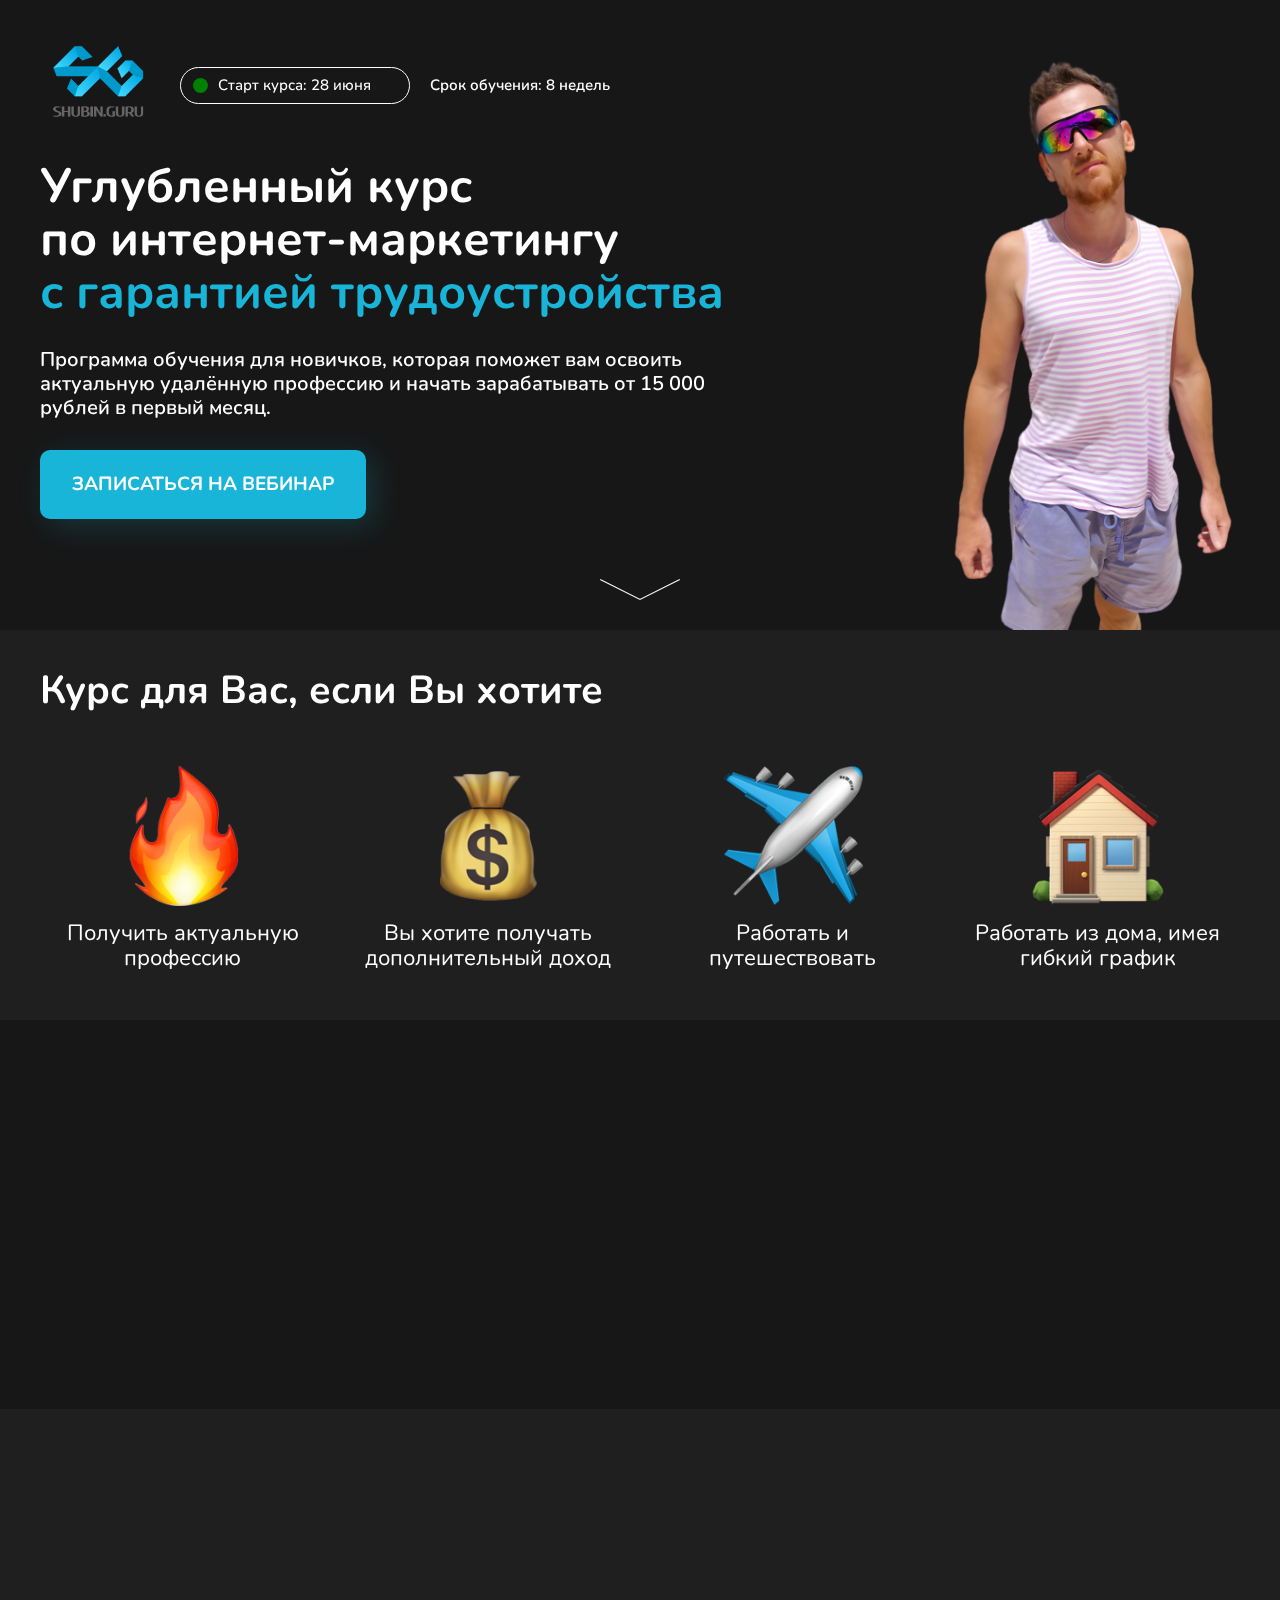
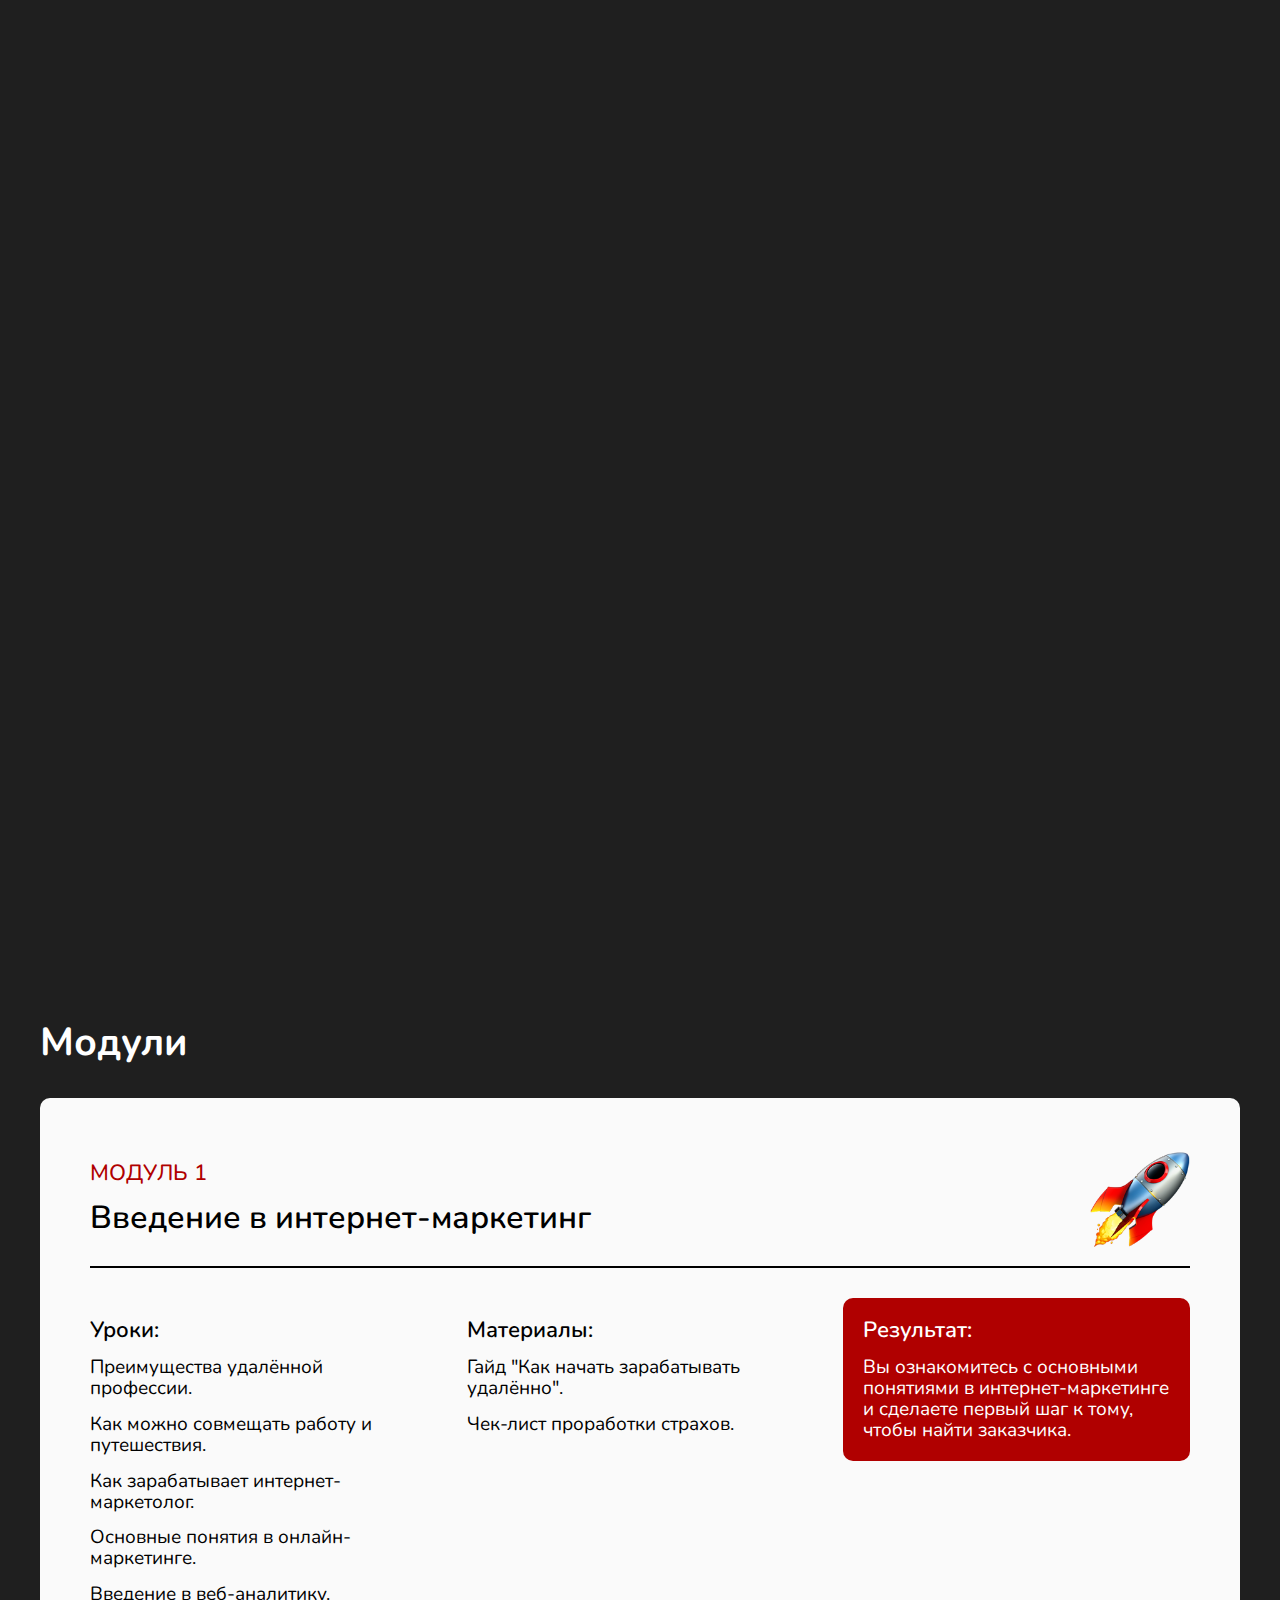
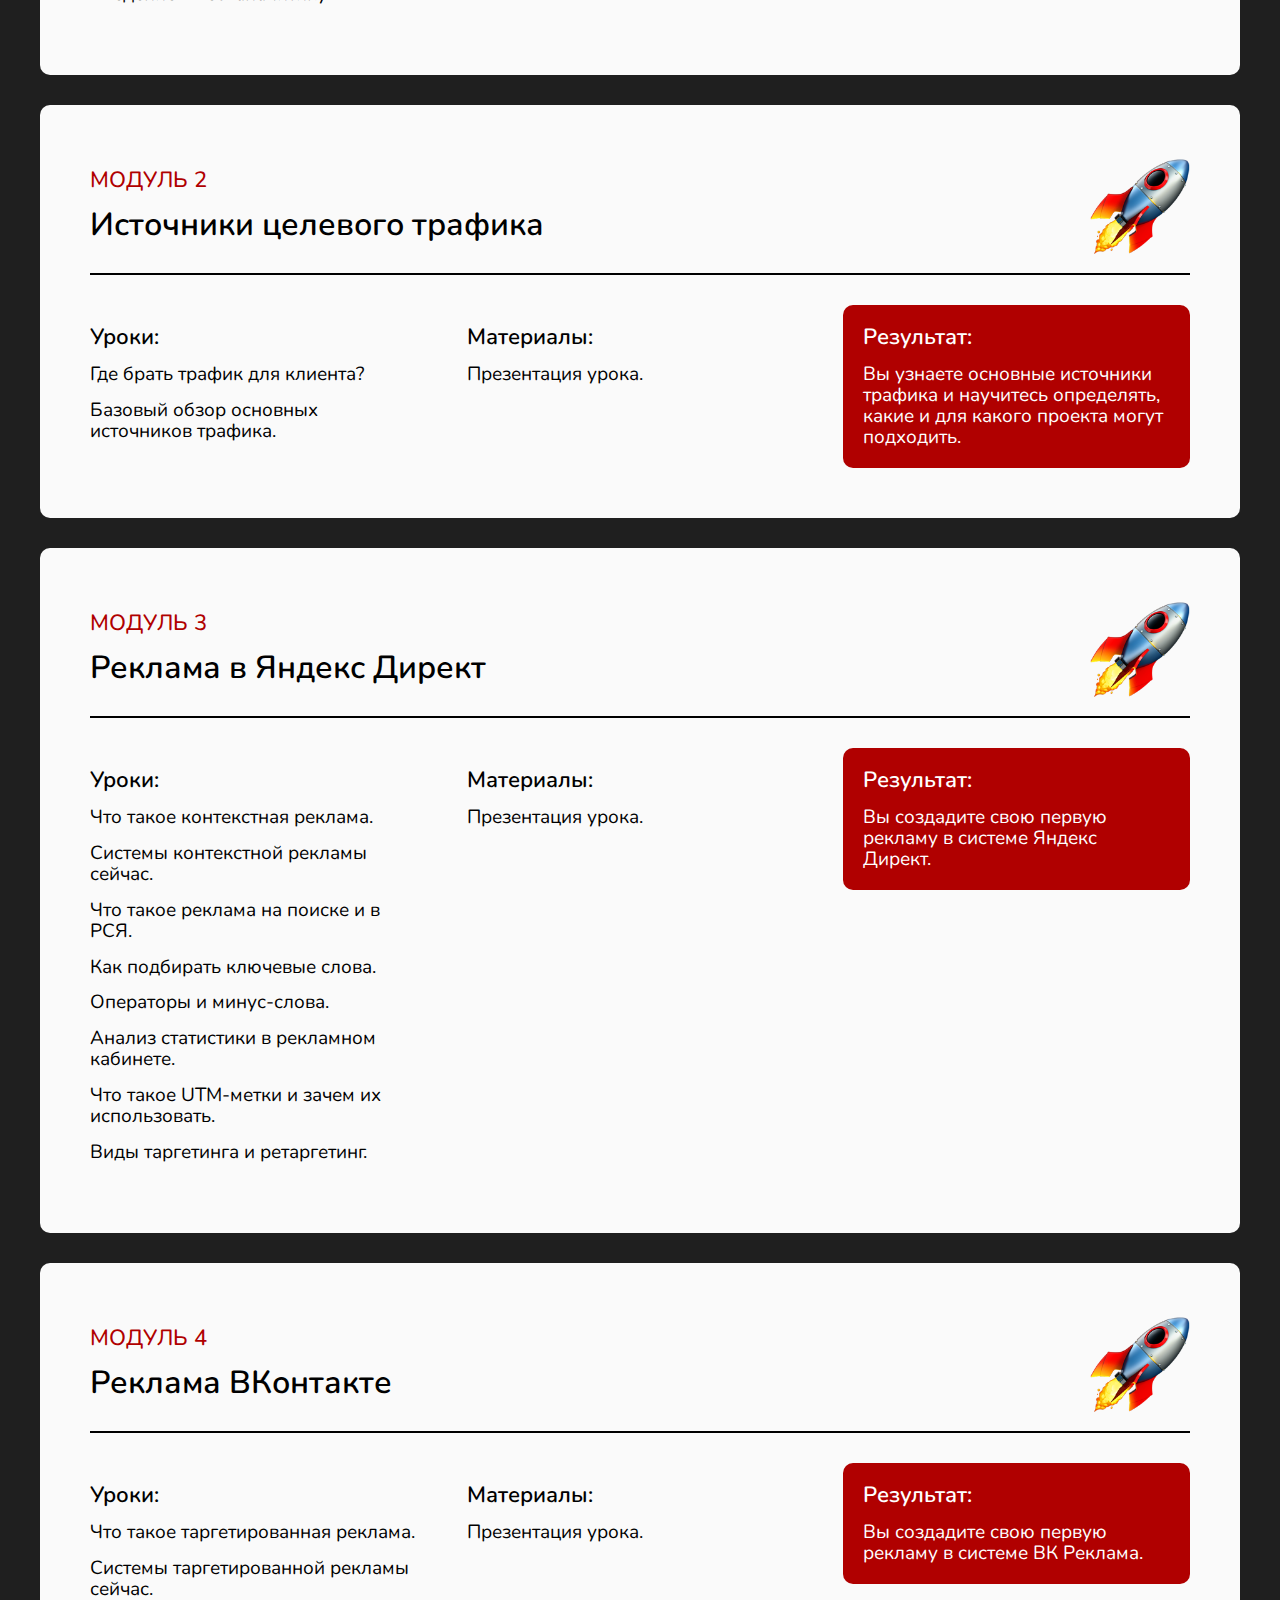
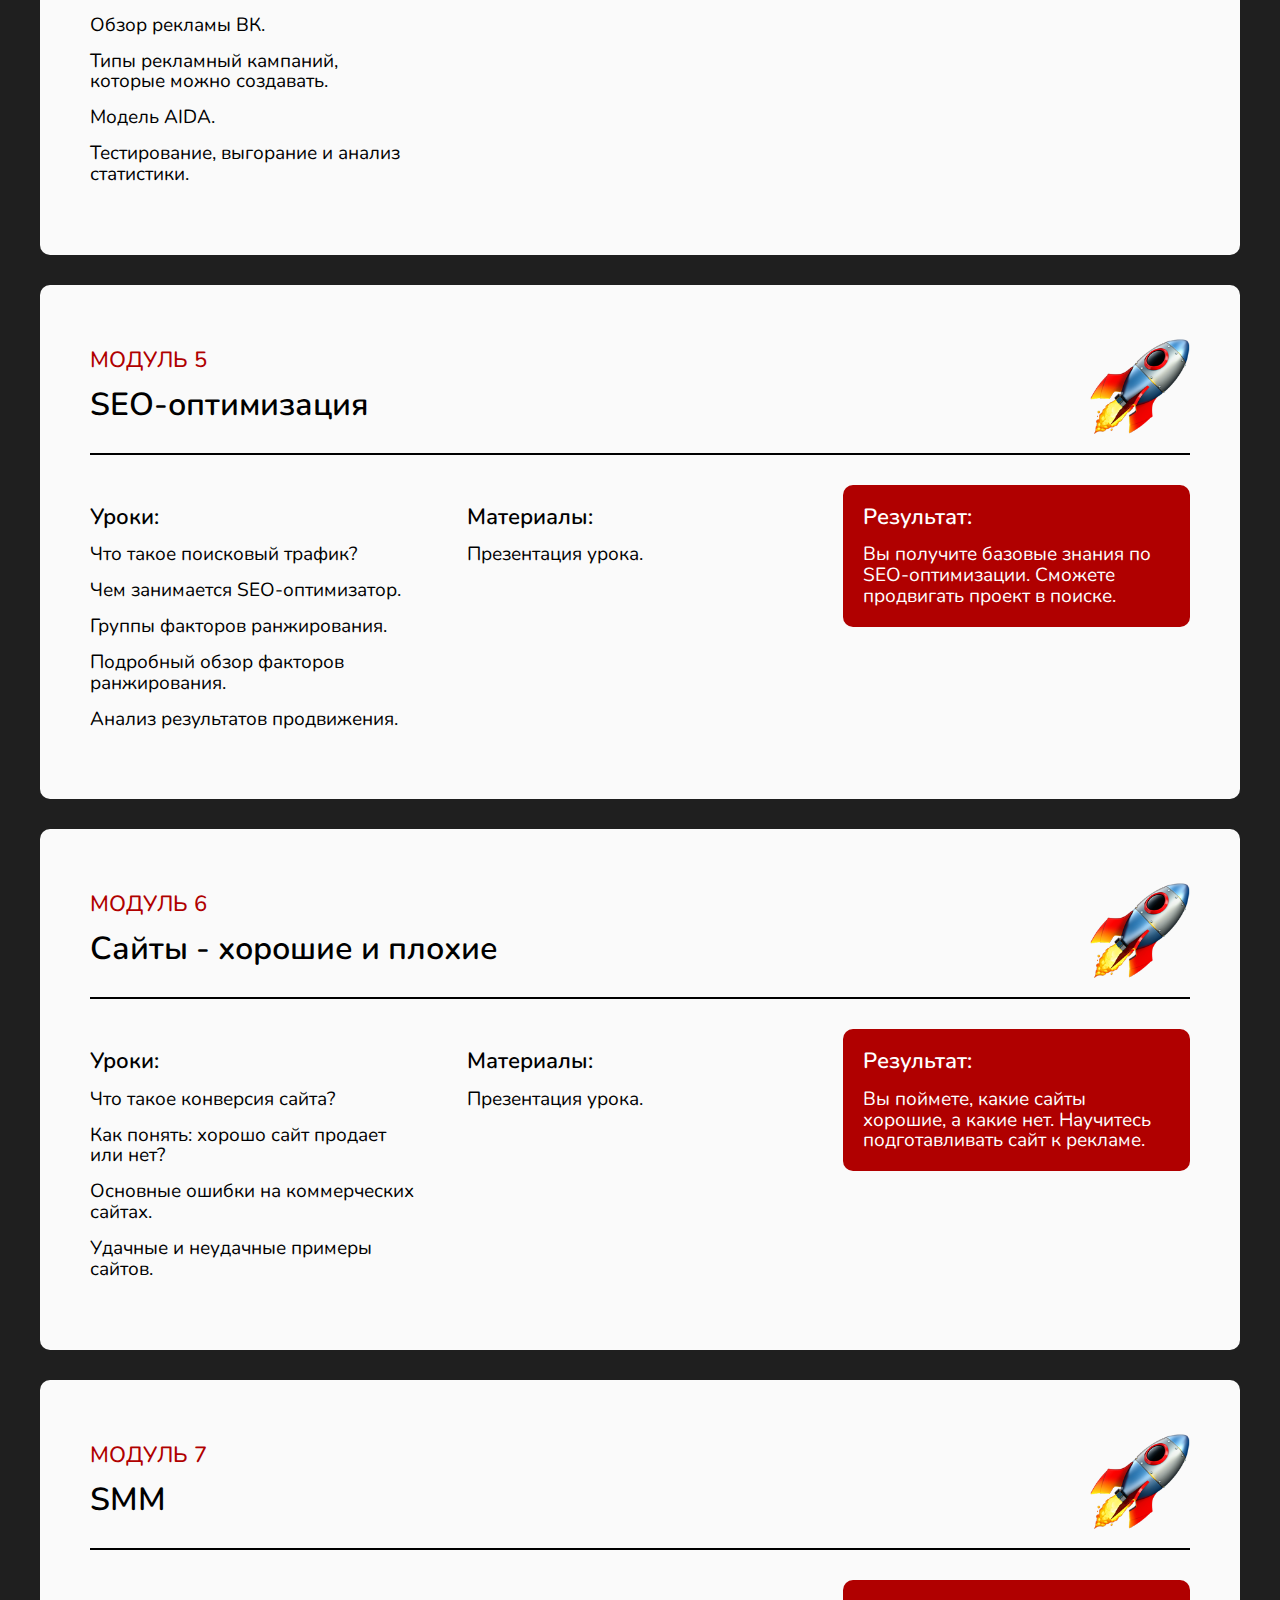
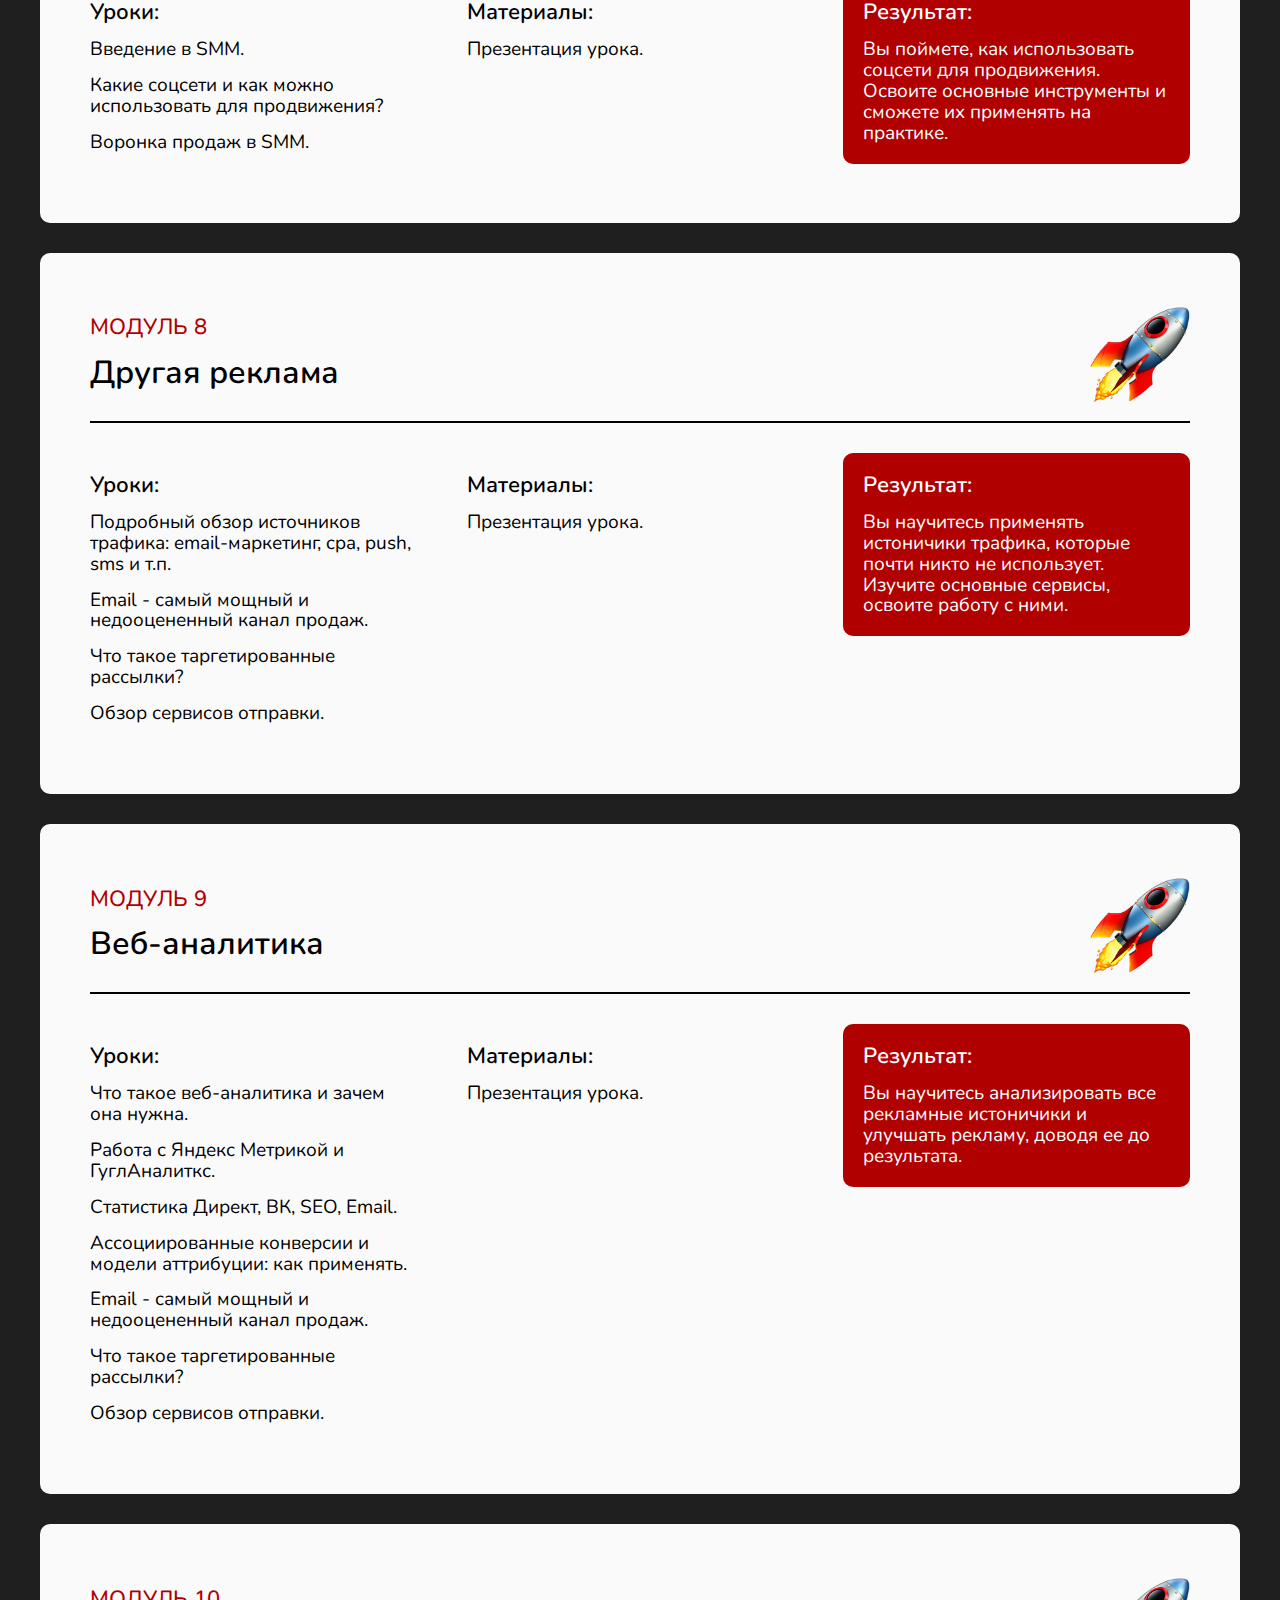
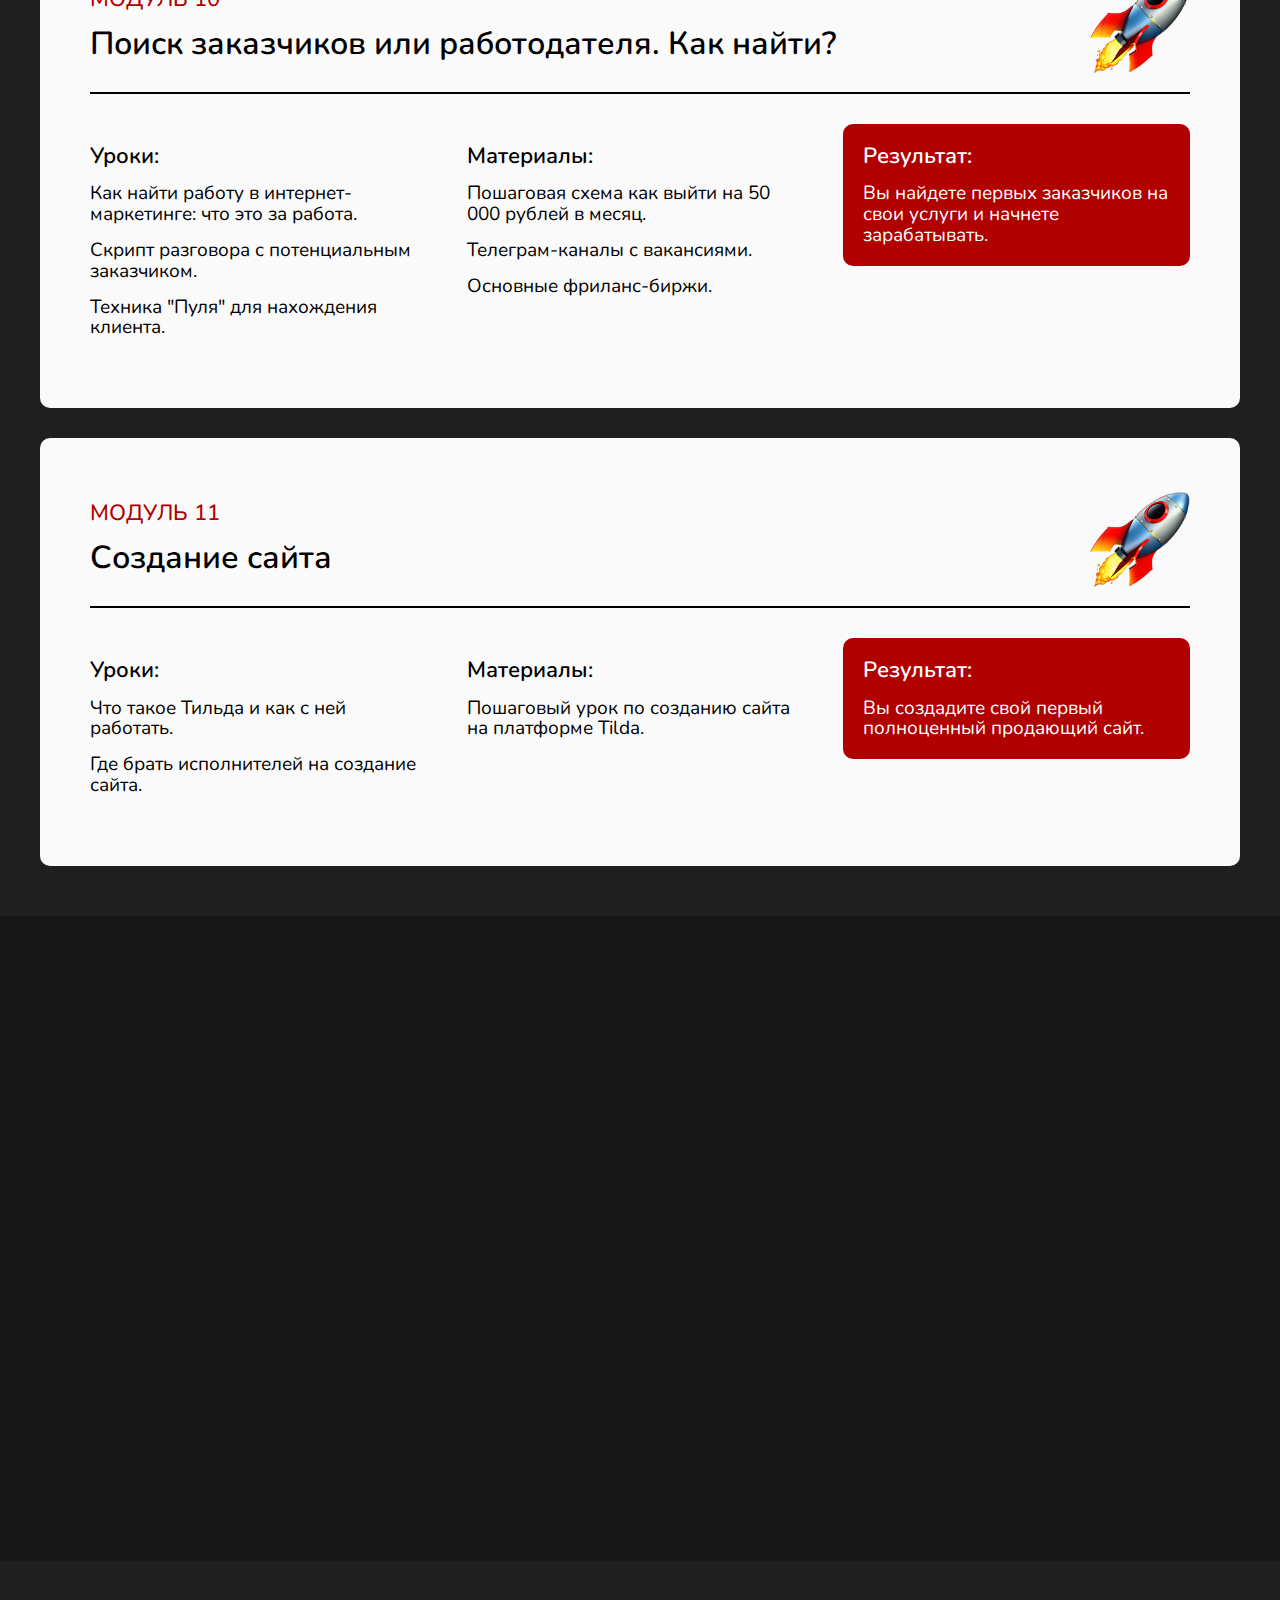
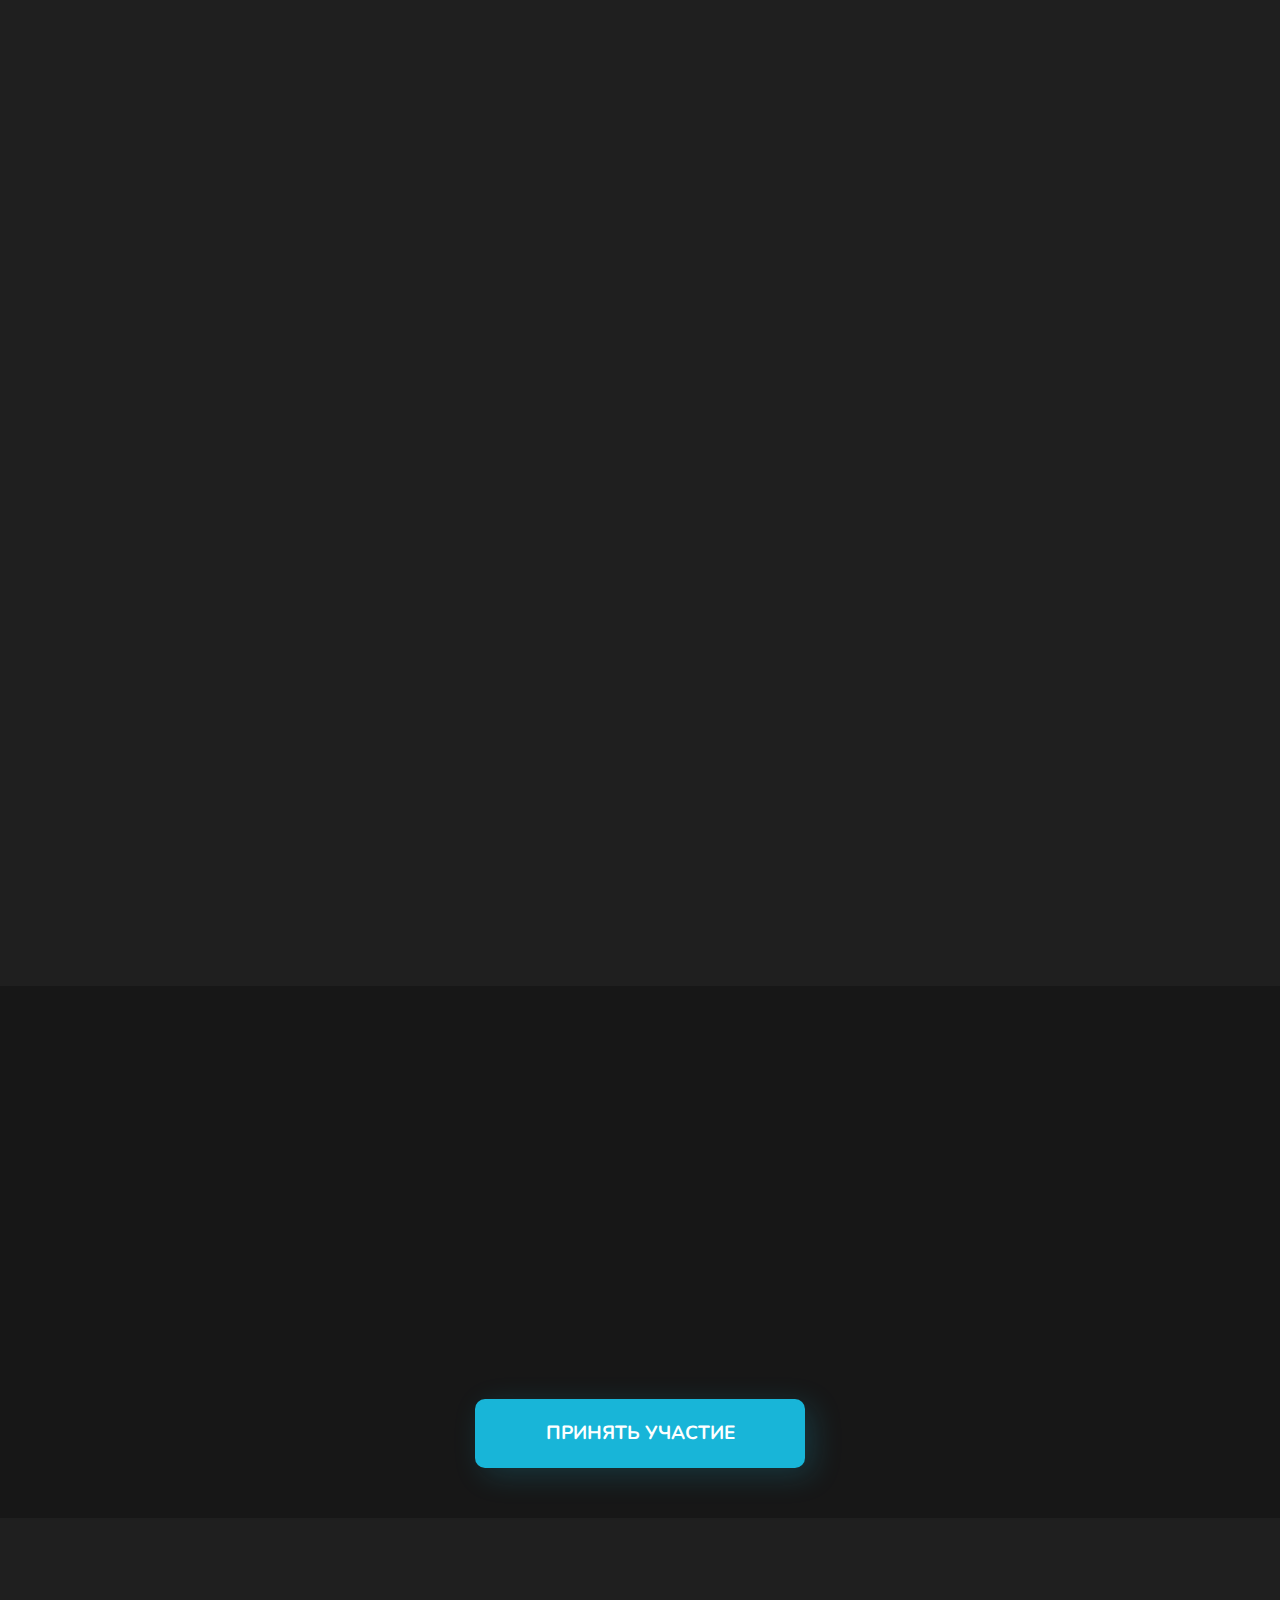
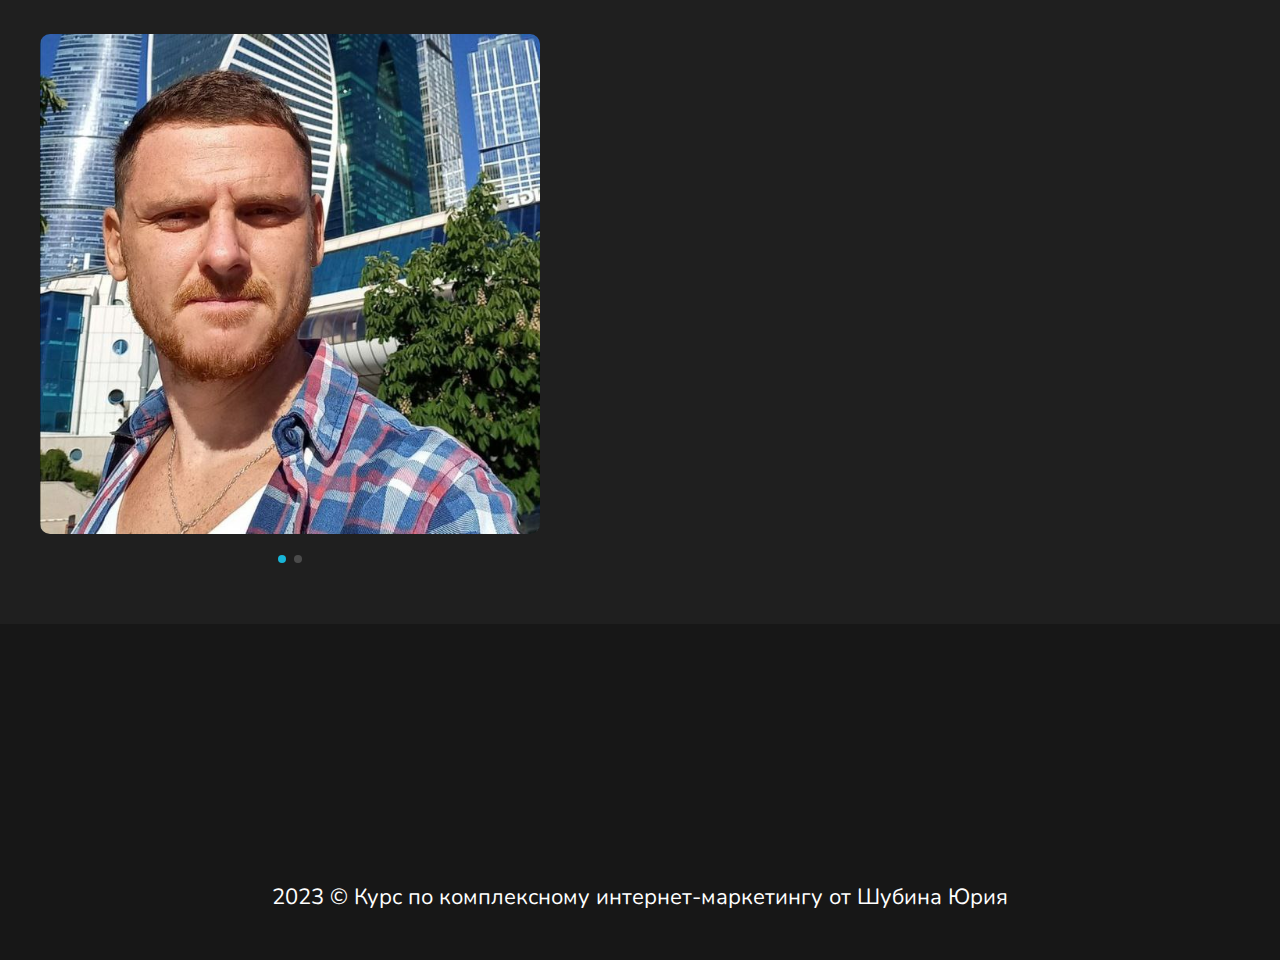
==== index-vebinar.html @ 821125fa "feat: add new page vebinar" ====
<!DOCTYPE html>
<html lang="ru">

<head>
    <meta charset="UTF-8">
    <meta http-equiv="X-UA-Compatible" content="IE=edge">
    <meta name="description" content="Курс по интернет-маркетингу от Шубина Юрия">
    <meta name="viewport" content="width=device-width, initial-scale=1.0, minimum-scale=1.0, maximum-scale=1.0, user-scalable=no">
    <title>Курс по интернет-маркетингу от Шубина Юрия</title>

    <!-- <link rel="preconnect" href="https://fonts.googleapis.com">
    <link rel="preconnect" href="https://fonts.gstatic.com" crossorigin>
    <link href="https://fonts.googleapis.com/css2?family=Montserrat:wght@400;500;600;700&display=swap" rel="stylesheet"> -->

    <link rel="preconnect" href="https://fonts.googleapis.com">
    <link rel="preconnect" href="https://fonts.gstatic.com" crossorigin>
    <link href="https://fonts.googleapis.com/css2?family=Nunito:wght@400;500;600;700;800&display=swap" rel="stylesheet">

    <link rel="icon" href="./img/favicon.png">
    <link href="https://unpkg.com/aos@2.3.1/dist/aos.css" rel="stylesheet">
    <link rel="stylesheet" href="https://cdn.jsdelivr.net/npm/swiper@9/swiper-bundle.min.css"/>
    <link rel="stylesheet" href="./magnific/magnific-popup.css">
    <link rel="stylesheet" href="./css/style.css">
    <link rel="stylesheet" href="./css/main.css">
</head>

<body class="main__body">

<!-- Main Page -->
<main>

<!-- Hero -->
<section class="hero">
    <div class="container">

        <div class="hero__wrapper" onload="go()" data-aos="fade-up">
            <div class="hero__content">
                <div class="hero__top">
                    <img class="hero__logo logo" src="./img/logo.png" alt="logo">
    
                    <div class="hero__top-date">
                        <div class="atom"></div>
    
                        <p class="hero__top-text medium">Старт курса: 28 июня</p>
                    </div>
    
                    <p class="hero__top-text">Срок обучения: 8 недель</p>
                </div>
    
                <h1 class="hero__title">
                    Углубленный курс <br> по интернет-маркетингу <br><span class="pink">с гарантией трудоустройства</span>
                </h1>
                <p class="hero__pretitle-2">
                    Программа обучения для новичков, которая поможет вам освоить актуальную удалённую профессию и начать зарабатывать от 15 000 рублей в первый месяц.
                </p>
    
                <div class="hero__btns">
                    <a class="hero__btn" id="btn7">ЗАПИСАТЬСЯ НА ВЕБИНАР</a>
    
                    <!-- <svg class="hero__btn-arrow" viewBox="0 0 243.84 75.68" width="70" height="20" fill="white"><polygon class="cls-1" points="206 0 201.76 4.24 232.36 34.84 0 34.84 0 40.84 232.36 40.84 201.76 71.43 206 75.67 243.84 37.84 206 0"/> </g> </g> </svg> -->
    
                    <!-- <div class="hero__timeleft" id="timer">
                            <div class="timer-section">
                                <div class="hours-block">
                                    <span class="hours">00</span>
                                </div>
                            </div>
                            :
                            
                            <div class="timer-section">
                                <div class="minutes-block">
                                    <span class="minutes">00</span>
                                </div>
                            </div>
                            :
                            
                            <div class="timer-section">
                                <div class="seconds-block">
                                    <span class="seconds">00</span>
                                </div>
                            </div>
                    </div> -->
                </div>
    
                <!-- <div class="hero__gift">
                    <img class="hero__gift-icon" src="./img/hero/gift.png" alt="gift-icon">
    
                    <div class="hero__gift-box">
                        <p class="hero__gift-text">Зарегистрируйся и получи гайд</p>
    
                        <p class="hero__gift-text">«10 способов продвижения товаров на Wildberries»</p>
                    </div>
                </div> -->
            </div>

            <!-- <div class="hero__img-box">
                <img class="hero__img" src="./img/hero/hero-img.png" alt="hero-img">

            </div> -->
        </div>

        <div class="hero__bottom-arrow">
            <img src="./img/icons/arrow-bottom.svg" alt="arrow-bottom">
        </div>

    </div>

</section>

<!-- Benefits -->
<!-- <section class="benefits">
    <div class="container">
        
        <h2 class="benefits__title section-title">На мастер-классе ты получишь:</h2>

        <div class="benefits__wrapper">
            <div class="benefits__item">
                <img class="benefits__item-img" src="./img/benefits/favorite-site.png" alt="img">

                <p class="benefits__item-text">Пошаговый выход на Маркетплейсы </p>
            </div>

            <div class="benefits__item">
                <img class="benefits__item-img" src="./img/benefits/laptop.png" alt="img">

                <p class="benefits__item-text">Как выбрать товар</p>
            </div>

            <div class="benefits__item">
                <img class="benefits__item-img" src="./img/benefits/moneybox.png" alt="img">

                <p class="benefits__item-text">Поиск поставщика и производства</p>
            </div>

            <div class="benefits__item">
                <img class="benefits__item-img" src="./img/benefits/rouble.png" alt="img">

                <p class="benefits__item-text">Как просчитать unit-экономику до копейки </p>
            </div>

            <div class="benefits__item">
                <img class="benefits__item-img" src="./img/benefits/target.png" alt="img">

                <p class="benefits__item-text">Стратегия продвижения любого товара в топ за 14 дней</p>
            </div>
        </div>

    </div>
</section> -->

<!-- Reviews -->
<!-- <section class="reviews">
    <div class="container">
        
        <h2 class="reviews__title section-title">Отзывы участников</h2>

    </div>
    
    <div class="reviews__wrapper">
        <img class="reviews__img" src="./img/reviews/rev.jpg" alt="reviews-img">
        <img class="reviews__img" src="./img/reviews/rev.jpg" alt="reviews-img">
    </div>
    
</section> -->

<!-- For -->
<section class="for">
    <div class="container">
        <p class="section-title" data-aos="fade-right">Курс для Вас, если Вы хотите</p>
        <div class="for__wrapper box">
            <div class="payment__item" data-aos="fade-up">
                <div class="payment__item-img">
                    <img src="./img/icon-1.png" alt="icon">
                </div>
                <p class="payment__item-text">Получить актуальную профессию</p>
            </div>

            <div class="payment__item" data-aos="fade-up">
                <div class="payment__item-img">
                    <img src="./img/money.png" alt="icon">
                </div>
                <p class="payment__item-text">Вы хотите получать дополнительный доход</p>
            </div>

            <div class="payment__item" data-aos="fade-up">
                <div class="payment__item-img">
                    <img src="./img/travel.png" alt="icon">
                </div>
                <p class="payment__item-text">Работать и путешествовать</p>
            </div>

            <div class="payment__item" data-aos="fade-up">
                <div class="payment__item-img">
                    <img src="./img/home.png" alt="icon">
                </div>
                <p class="payment__item-text">Работать из дома, имея гибкий график</p>
            </div>
        </div>
    </div>
</section>

<!-- Result -->
<section class="result">
    <div class="container">
        <p class="section-title" data-aos="fade-right">По окончанию курса Вы</p>
        <div class="result__wrapper box">
            <div class="payment__item" data-aos="fade-right">
                <div class="payment__item-img">
                    <img src="./img/earth.png" alt="icon">
                </div>
                <p class="payment__item-text">Cможете работать там, где пожелаете</p>
            </div>

            <div class="payment__item" data-aos="fade-left">
                <div class="payment__item-img">
                    <img src="./img/job.png" alt="icon">
                </div>
                <p class="payment__item-text">Освоите современную профессию</p>
            </div>

            <div class="payment__item" data-aos="fade-left">
                <div class="payment__item-img">
                    <img src="./img/money-2.png" alt="icon">
                </div>
                <p class="payment__item-text">Получите первых клиентов и начнете зарабатывать</p>
            </div>
        </div>
    </div>
</section>

<!-- Tarif -->
<section class="tarif">
    <div class="container">
        <p class="section-title" data-aos="fade-right">Тарифы</p>

        <div class="tarif__wrapper box" data-aos="fade-up">
            <div class="tarif__item box__item">
                <div class="box__item-icon">
                    <img src="./img/tarif-1.png" alt="icon">
                </div>
                <p class="box__item-title">Тариф «Базовый»<br></p>
                <ul class="box__item-list">
                    <li class="box__item-text"><span>Модуль 1.</span> Введение в курс</li>
                    <li class="box__item-text"><span>Модуль 2.</span> Источники целевого трафика</li>
                    <li class="box__item-text"><span>Модуль 3.</span> Реклама в Яндекс Директ</li>
                    <li class="box__item-text"><span>Модуль 4.</span> Реклама ВКонтакте</li>
                    <li class="box__item-text"><span>Модуль 5.</span> SEO-оптимизация</li>
                    <li class="box__item-text"><span>Модуль 6.</span> Сайты - хорошие и плохие</li>
                    <li class="box__item-text"><span>Модуль 7.</span> SMM</li>
                    <li class="box__item-text"><span>Модуль 8.</span> Другая реклама (email-, push-, контент-маркетинг)</li>
                    <li class="box__item-text"><span>Модуль 10.</span> Поиск заказчиков или работодателя. Как найти?</li>
                    <li class="box__item-text"><span>Модуль 11.</span> Создание сайта</li>
                    <li class="box__item-text"><span>Итоговая аттестация</span></li>
                </ul>
                <!-- <a class="tarif__btn hero__btn" href="https://shubin.guru/kurs/pay-basic.html" id="pay">ОПЛАТИТЬ</a> -->
                
                <!-- <a class="tarif__btn hero__btn modal__btn" id="btn1">ОПЛАТИТЬ</a> -->

                <!-- <a class="tarif__btn hero__btn modal__btn" id="btn4">ОФОРМИТЬ РАССРОЧКУ</a> -->

                <!-- <button
                    class="tarif__btn hero__btn"
                    type="button"
                    class="TINKOFF_BTN_YELLOW TINKOFF_SIZE_L"
                    onclick="tinkoff.create(
                        {
                        sum: 59900,
                        items: [{name: 'Курс по интернет-маркетингу Тариф Базовый', price: 59900, quantity: 1}],
                        promoCode: 'installment_0_0_4_4,5',
                        shopId: '8101ffd5-6ea6-4f5e-8627-ad7d4b9dac46',
                        showcaseId: '4b8e7611-7b03-4652-be69-e53b56f570b5',
                        },
                        {view: 'newTab'}
                    )"
                    >ОФОРМИТЬ РАССРОЧКУ
                </button> -->
            </div>

            <div class="tarif__item box__item">
                <div class="box__item-icon">
                    <img src="./img/tarif-2.png" alt="icon">
                </div>
                <p class="box__item-title">Тариф «Про»<br></p>
                <ul class="box__item-list">
                    <li class="box__item-text"><span>Модуль 1.</span> Введение в курс</li>
                    <li class="box__item-text"><span>Модуль 2.</span> Источники целевого трафика</li>
                    <li class="box__item-text"><span>Модуль 3.</span> Реклама в Яндекс Директ</li>
                    <li class="box__item-text"><span>Модуль 4.</span> Реклама ВКонтакте</li>
                    <li class="box__item-text"><span>Модуль 5.</span> SEO-оптимизация</li>
                    <li class="box__item-text"><span>Модуль 6.</span> Сайты - хорошие и плохие</li>
                    <li class="box__item-text"><span>Модуль 7.</span> SMM</li>
                    <li class="box__item-text"><span>Модуль 8.</span> Другая реклама (email-, push-, контент-маркетинг)</li>
                    <li class="box__item-text"><span>Модуль 9.</span> Веб-аналитика</li>
                    <li class="box__item-text"><span>Модуль 10.</span> Поиск заказчиков или работодателя. Как найти?</li>
                    <li class="box__item-text"><span>Модуль 11.</span> Создание сайта</li>
                    <li class="box__item-text"><span>Итоговая аттестация</span></li>
                    <li class="box__item-text"><span>Стажировка 1 месяц после окончания обучения</span></li>
					<li class="box__item-text"><span>Всего 2 места</span></li>
                </ul>
                <!-- <a class="tarif__btn hero__btn" href="https://shubin.guru/kurs/pay-pro.html">ОПЛАТИТЬ</a> -->
                
                <!-- <a class="tarif__btn hero__btn modal__btn" id="btn2">ОПЛАТИТЬ</a> -->

                <!-- <a class="tarif__btn hero__btn modal__btn" id="btn5">ОФОРМИТЬ РАССРОЧКУ</a> -->

                <!-- <button
                    class="tarif__btn hero__btn"
                    type="button"
                    class="TINKOFF_BTN_YELLOW TINKOFF_SIZE_L"
                    onclick="tinkoff.create(
                        {
                        sum: 89900,
                        items: [{name: 'Курс по интернет-маркетингу Тариф Про', price: 89900, quantity: 1}],
                        promoCode: 'installment_0_0_3,installment_0_0_4,installment_0_0_6,installment_0_0_10,installment_0_0_12',
                        shopId: '8101ffd5-6ea6-4f5e-8627-ad7d4b9dac46',
                        showcaseId: '4b8e7611-7b03-4652-be69-e53b56f570b5',
                        },
                        {view: 'newTab'}
                    )"
                    >ОФОРМИТЬ РАССРОЧКУ
                </button> -->
            </div>
			
			<div class="tarif__item box__item">
                <div class="box__item-icon">
                    <img src="./img/tarif-1.png" alt="icon">
                </div>
                <p class="box__item-title">Тариф «Индивидуальный»</p>
                <ul class="box__item-list">
                    <li class="box__item-text"><span>Модуль 1.</span> Введение в курс</li>
                    <li class="box__item-text"><span>Модуль 2.</span> Источники целевого трафика</li>
                    <li class="box__item-text"><span>Модуль 3.</span> Реклама в Яндекс Директ</li>
                    <li class="box__item-text"><span>Модуль 4.</span> Реклама ВКонтакте</li>
                    <li class="box__item-text"><span>Модуль 5.</span> SEO-оптимизация</li>
                    <li class="box__item-text"><span>Модуль 6.</span> Сайты - хорошие и плохие</li>
                    <li class="box__item-text"><span>Модуль 7.</span> SMM</li>
                    <li class="box__item-text"><span>Модуль 8.</span> Другая реклама (email-, push-, контент-маркетинг)</li>
                    <li class="box__item-text"><span>Модуль 9.</span> Веб-аналитика</li>
                    <li class="box__item-text"><span>Модуль 10.</span> Поиск заказчиков или работодателя. Как найти?</li>
                    <li class="box__item-text"><span>Модуль 11.</span> Создание сайта</li>
                    <li class="box__item-text"><span>Итоговая аттестация</span></li>
					<li class="box__item-text"><span>Стажировка 1 месяц после окончания обучения</span></li>
					<li class="box__item-text"><span>Полностью индивидуальная работа и обучение</span></li>
					<li class="box__item-text"><span>Всего 1 место</span></li>
                </ul>
                <!-- <a class="tarif__btn hero__btn" href="https://shubin.guru/kurs/pay-individual.html">ОПЛАТИТЬ</a> -->

                <!-- <a class="tarif__btn hero__btn modal__btn" id="btn3">ОПЛАТИТЬ</a> -->

                <!-- <a class="tarif__btn hero__btn modal__btn" id="btn6">ОФОРМИТЬ РАССРОЧКУ</a> -->

                <!-- <button
                    class="tarif__btn hero__btn"
                    type="button"
                    class="TINKOFF_BTN_YELLOW TINKOFF_SIZE_L"
                    onclick="tinkoff.create(
                        {
                        sum: 149900,
                        items: [{name: 'Курс по интернет-маркетингу Тариф Базовый', price: 59900, quantity: 1}],
                        promoCode: 'installment_0_0_3_4',
                        shopId: '8101ffd5-6ea6-4f5e-8627-ad7d4b9dac46',
                        showcaseId: '4b8e7611-7b03-4652-be69-e53b56f570b5',
                        },
                        {view: 'newTab'}
                    )"
                    >ОФОРМИТЬ РАССРОЧКУ
                </button> -->
            </div>
        </div>
    </div>
</section>

<!-- Module -->
<section class="module">
    <div class="container">
        <p class="section-title">Модули</p>

        <div class="module__wrapper">
            <div class="module__item box__item">
                <div class="module__top">
                    <div class="module__top-box">
                        <p class="module__top-pretitle">МОДУЛЬ 1</p>
                        <p class="module__top-title">Введение в интернет-маркетинг</p>
                    </div>

                    <div class="module__top-img">
                        <img src="./img/module-1.png" alt="module">
                    </div>
                </div>

                <div class="module__inner">
                    <div class="module__item-list">
                        <p class="module__item-title">Уроки:</p>
                        <p class="module__item-text">Преимущества удалённой профессии.</p>
                        <p class="module__item-text">Как можно совмещать работу и путешествия.</p>
                        <p class="module__item-text">Как зарабатывает интернет-маркетолог.</p>
                        <p class="module__item-text">Основные понятия в онлайн-маркетинге.</p>
                        <p class="module__item-text">Введение в веб-аналитику.</p>
                    </div>
    
                    <div class="module__item-list">
                        <p class="module__item-title">Материалы:</p>
                        <p class="module__item-text">Гайд "Как начать зарабатывать удалённо".</p>
                        <p class="module__item-text">Чек-лист проработки страхов.</p>
                    </div>
    
                    <div class="module__item-list module__item-result">
                        <p class="module__item-title">Результат:</p>
                        <p class="module__item-text">Вы ознакомитесь с основными понятиями в интернет-маркетинге и сделаете первый шаг к тому, чтобы найти заказчика.</p>
                    </div>
                </div>
            </div>

            <div class="module__item box__item">
                <div class="module__top">
                    <div class="module__top-box">
                        <p class="module__top-pretitle">МОДУЛЬ 2</p>
                        <p class="module__top-title">Источники целевого трафика</p>
                    </div>

                    <div class="module__top-img">
                        <img src="./img/module-1.png" alt="module">
                    </div>
                </div>

                <div class="module__inner">
                    <div class="module__item-list">
                        <p class="module__item-title">Уроки:</p>
                        <p class="module__item-text">Где брать трафик для клиента?</p>
                        <p class="module__item-text">Базовый обзор основных источников трафика.</p>
                    </div>
    
                    <div class="module__item-list">
                        <p class="module__item-title">Материалы:</p>
                        <p class="module__item-text">Презентация урока.</p>
                    </div>
    
                    <div class="module__item-list module__item-result">
                        <p class="module__item-title">Результат:</p>
                        <p class="module__item-text">Вы узнаете основные источники трафика и научитесь определять, какие и для какого проекта могут подходить.</p>
                    </div>
                </div>
            </div>

            <div class="module__item box__item">
                <div class="module__top">
                    <div class="module__top-box">
                        <p class="module__top-pretitle">МОДУЛЬ 3</p>
                        <p class="module__top-title">Реклама в Яндекс Директ</p>
                    </div>

                    <div class="module__top-img">
                        <img src="./img/module-1.png" alt="module">
                    </div>
                </div>

                <div class="module__inner">
                    <div class="module__item-list">
                        <p class="module__item-title">Уроки:</p>
                        <p class="module__item-text">Что такое контекстная реклама.</p>
                        <p class="module__item-text">Системы контекстной рекламы сейчас.</p>
                        <p class="module__item-text">Что такое реклама на поиске и в РСЯ.</p>
                        <p class="module__item-text">Как подбирать ключевые слова.</p>
                        <p class="module__item-text">Операторы и минус-слова.</p>
                        <p class="module__item-text">Анализ статистики в рекламном кабинете.</p>
                        <p class="module__item-text">Что такое UTM-метки и зачем их использовать.</p>
                        <p class="module__item-text">Виды таргетинга и ретаргетинг.</p>
                    </div>
    
                    <div class="module__item-list">
                        <p class="module__item-title">Материалы:</p>
                        <p class="module__item-text">Презентация урока.</p>
                    </div>
    
                    <div class="module__item-list module__item-result">
                        <p class="module__item-title">Результат:</p>
                        <p class="module__item-text">Вы создадите свою первую рекламу в системе Яндекс Директ.</p>
                    </div>
                </div>
            </div>

            <div class="module__item box__item">
                <div class="module__top">
                    <div class="module__top-box">
                        <p class="module__top-pretitle">МОДУЛЬ 4</p>
                        <p class="module__top-title">Реклама ВКонтакте</p>
                    </div>

                    <div class="module__top-img">
                        <img src="./img/module-1.png" alt="module">
                    </div>
                </div>

                <div class="module__inner">
                    <div class="module__item-list">
                        <p class="module__item-title">Уроки:</p>
                        <p class="module__item-text">Что такое таргетированная реклама.</p>
                        <p class="module__item-text">Системы таргетированной рекламы сейчас.</p>
                        <p class="module__item-text">Обзор рекламы ВК.</p>
                        <p class="module__item-text">Типы рекламный кампаний, которые можно создавать.</p>
                        <p class="module__item-text">Модель AIDA.</p>
                        <p class="module__item-text">Тестирование, выгорание и анализ статистики.</p>
                    </div>
    
                    <div class="module__item-list">
                        <p class="module__item-title">Материалы:</p>
                        <p class="module__item-text">Презентация урока.</p>
                    </div>
    
                    <div class="module__item-list module__item-result">
                        <p class="module__item-title">Результат:</p>
                        <p class="module__item-text">Вы создадите свою первую рекламу в системе ВК Реклама.</p>
                    </div>
                </div>
            </div>

            <div class="module__item box__item">
                <div class="module__top">
                    <div class="module__top-box">
                        <p class="module__top-pretitle">МОДУЛЬ 5</p>
                        <p class="module__top-title">SEO-оптимизация</p>
                    </div>

                    <div class="module__top-img">
                        <img src="./img/module-1.png" alt="module">
                    </div>
                </div>

                <div class="module__inner">
                    <div class="module__item-list">
                        <p class="module__item-title">Уроки:</p>
                        <p class="module__item-text">Что такое поисковый трафик?</p>
                        <p class="module__item-text">Чем занимается SEO-оптимизатор.</p>
                        <p class="module__item-text">Группы факторов ранжирования.</p>
                        <p class="module__item-text">Подробный обзор факторов ранжирования.</p>
                        <p class="module__item-text">Анализ результатов продвижения.</p>
                    </div>
    
                    <div class="module__item-list">
                        <p class="module__item-title">Материалы:</p>
                        <p class="module__item-text">Презентация урока.</p>
                    </div>
    
                    <div class="module__item-list module__item-result">
                        <p class="module__item-title">Результат:</p>
                        <p class="module__item-text">Вы получите базовые знания по SEO-оптимизации. Сможете продвигать проект в поиске.</p>
                    </div>
                </div>
            </div>

            <div class="module__item box__item">
                <div class="module__top">
                    <div class="module__top-box">
                        <p class="module__top-pretitle">МОДУЛЬ 6</p>
                        <p class="module__top-title">Сайты - хорошие и плохие</p>
                    </div>

                    <div class="module__top-img">
                        <img src="./img/module-1.png" alt="module">
                    </div>
                </div>

                <div class="module__inner">
                    <div class="module__item-list">
                        <p class="module__item-title">Уроки:</p>
                        <p class="module__item-text">Что такое конверсия сайта?</p>
                        <p class="module__item-text">Как понять: хорошо сайт продает или нет?</p>
                        <p class="module__item-text">Основные ошибки на коммерческих сайтах.</p>
                        <p class="module__item-text">Удачные и неудачные примеры сайтов.</p>
                    </div>
    
                    <div class="module__item-list">
                        <p class="module__item-title">Материалы:</p>
                        <p class="module__item-text">Презентация урока.</p>
                    </div>
    
                    <div class="module__item-list module__item-result">
                        <p class="module__item-title">Результат:</p>
                        <p class="module__item-text">Вы поймете, какие сайты хорошие, а какие нет. Научитесь подготавливать сайт к рекламе.</p>
                    </div>
                </div>
            </div>

            <div class="module__item box__item">
                <div class="module__top">
                    <div class="module__top-box">
                        <p class="module__top-pretitle">МОДУЛЬ 7</p>
                        <p class="module__top-title">SMM</p>
                    </div>

                    <div class="module__top-img">
                        <img src="./img/module-1.png" alt="module">
                    </div>
                </div>

                <div class="module__inner">
                    <div class="module__item-list">
                        <p class="module__item-title">Уроки:</p>
                        <p class="module__item-text">Введение в SMM.</p>
                        <p class="module__item-text">Какие соцсети и как можно использовать для продвижения?</p>
                        <p class="module__item-text">Воронка продаж в SMM.</p>
                    </div>
    
                    <div class="module__item-list">
                        <p class="module__item-title">Материалы:</p>
                        <p class="module__item-text">Презентация урока.</p>
                    </div>
    
                    <div class="module__item-list module__item-result">
                        <p class="module__item-title">Результат:</p>
                        <p class="module__item-text">Вы поймете, как использовать соцсети для продвижения. Освоите основные инструменты и сможете их применять на практике.</p>
                    </div>
                </div>
            </div>

            <div class="module__item box__item">
                <div class="module__top">
                    <div class="module__top-box">
                        <p class="module__top-pretitle">МОДУЛЬ 8</p>
                        <p class="module__top-title">Другая реклама</p>
                    </div>

                    <div class="module__top-img">
                        <img src="./img/module-1.png" alt="module">
                    </div>
                </div>

                <div class="module__inner">
                    <div class="module__item-list">
                        <p class="module__item-title">Уроки:</p>
                        <p class="module__item-text">Подробный обзор источников трафика: email-маркетинг, cpa, push, sms и т.п.</p>
                        <p class="module__item-text">Email - самый мощный и недооцененный канал продаж.</p>
                        <p class="module__item-text">Что такое таргетированные рассылки?</p>
                        <p class="module__item-text">Обзор сервисов отправки.</p>
                    </div>
    
                    <div class="module__item-list">
                        <p class="module__item-title">Материалы:</p>
                        <p class="module__item-text">Презентация урока.</p>
                    </div>
    
                    <div class="module__item-list module__item-result">
                        <p class="module__item-title">Результат:</p>
                        <p class="module__item-text">Вы научитесь применять истоничики трафика, которые почти никто не использует. Изучите основные сервисы, освоите работу с ними.</p>
                    </div>
                </div>
            </div>

            <div class="module__item box__item">
                <div class="module__top">
                    <div class="module__top-box">
                        <p class="module__top-pretitle">МОДУЛЬ 9</p>
                        <p class="module__top-title">Веб-аналитика</p>
                    </div>

                    <div class="module__top-img">
                        <img src="./img/module-1.png" alt="module">
                    </div>
                </div>

                <div class="module__inner">
                    <div class="module__item-list">
                        <p class="module__item-title">Уроки:</p>
                        <p class="module__item-text">Что такое веб-аналитика и зачем она нужна.</p>
                        <p class="module__item-text">Работа с Яндекс Метрикой и ГуглАналиткс.</p>
                        <p class="module__item-text">Статистика Директ, ВК, SEO, Email.</p>
                        <p class="module__item-text">Ассоциированные конверсии и модели аттрибуции: как применять.</p>
                        <p class="module__item-text">Email - самый мощный и недооцененный канал продаж.</p>
                        <p class="module__item-text">Что такое таргетированные рассылки?</p>
                        <p class="module__item-text">Обзор сервисов отправки.</p>
                    </div>
    
                    <div class="module__item-list">
                        <p class="module__item-title">Материалы:</p>
                        <p class="module__item-text">Презентация урока.</p>
                    </div>
    
                    <div class="module__item-list module__item-result">
                        <p class="module__item-title">Результат:</p>
                        <p class="module__item-text">Вы научитесь анализировать все рекламные истоничики и улучшать рекламу, доводя ее до результата.</p>
                    </div>
                </div>
            </div>

            <div class="module__item box__item">
                <div class="module__top">
                    <div class="module__top-box">
                        <p class="module__top-pretitle">МОДУЛЬ 10</p>
                        <p class="module__top-title">Поиск заказчиков или работодателя. Как найти?</p>
                    </div>

                    <div class="module__top-img">
                        <img src="./img/module-1.png" alt="module">
                    </div>
                </div>

                <div class="module__inner">
                    <div class="module__item-list">
                        <p class="module__item-title">Уроки:</p>
                        <p class="module__item-text">Как найти работу в интернет-маркетинге: что это за работа.</p>
                        <p class="module__item-text">Скрипт разговора с потенциальным заказчиком.</p>
                        <p class="module__item-text">Техника "Пуля" для нахождения клиента.</p>
                    </div>
    
                    <div class="module__item-list">
                        <p class="module__item-title">Материалы:</p>
                        <p class="module__item-text">Пошаговая схема как выйти на 50 000 рублей в месяц.</p>
                        <p class="module__item-text">Телеграм-каналы с вакансиями.</p>
                        <p class="module__item-text">Основные фриланс-биржи.</p>
                    </div>
    
                    <div class="module__item-list module__item-result">
                        <p class="module__item-title">Результат:</p>
                        <p class="module__item-text">Вы найдете первых заказчиков на свои услуги и начнете зарабатывать.</p>
                    </div>
                </div>
            </div>

            <div class="module__item box__item">
                <div class="module__top">
                    <div class="module__top-box">
                        <p class="module__top-pretitle">МОДУЛЬ 11</p>
                        <p class="module__top-title">Создание сайта</p>
                    </div>

                    <div class="module__top-img">
                        <img src="./img/module-1.png" alt="module">
                    </div>
                </div>

                <div class="module__inner">
                    <div class="module__item-list">
                        <p class="module__item-title">Уроки:</p>
                        <p class="module__item-text">Что такое Тильда и как с ней работать.</p>
                        <p class="module__item-text">Где брать исполнителей на создание сайта.</p>
                    </div>
    
                    <div class="module__item-list">
                        <p class="module__item-title">Материалы:</p>
                        <p class="module__item-text">Пошаговый урок по созданию сайта на платформе Tilda.</p>
                    </div>
    
                    <div class="module__item-list module__item-result">
                        <p class="module__item-title">Результат:</p>
                        <p class="module__item-text">Вы создадите свой первый полноценный продающий сайт.</p>
                    </div>
                </div>
            </div>
        </div>
    </div>
</section>

<!-- Answer -->
<section class="answer">
    <div class="container">
        <div class="answer__wrapper">
            <p class="section-title" data-aos="fade-right">Часто задаваемые вопросы</p>

            <!-- Accordion -->
            <div class="accordion" data-aos="fade-up">
                <div class="accordion__item">
                    <div class="accordion__item-trigger">
                        <div class="trigger__text">Этот курс для новичков или для профи?</div>
                        <div class="trigger__img">
                            <span class="line1"></span>
                            <span class="line2"></span>
                        </div>
                    </div>
                    <div class="accordion__item-content">
                        <div class="content__text">Этот курс больше прежде всего рассчитан для новичков. Также он подойдет узких специалистам (сммшикам, директологам), потому что на курсе мы рассматриваем интернет-маркетинг в комплексе.</div>
                    </div>
                </div>

                <div class="accordion__item">
                    <div class="accordion__item-trigger">
                        <div class="trigger__text">Когда я начну зарабатывать на интернет-маркетинге?</div>
                        <div class="trigger__img">
                            <span class="line1"></span>
                            <span class="line2"></span>
                        </div>
                    </div>
                    <div class="accordion__item-content">
                        <div class="content__text">Программа курса построена так, что Вы сможете найти первых клиентов уже в процессе обучения. На курсе делается упор на практику, а для этого нужны клиенты, поэтому этим вопросом мы занимаемся на каждом уроке.</div>
                    </div>
                </div>

                <div class="accordion__item">
                    <div class="accordion__item-trigger">
                        <div class="trigger__text">Вы обещаете, что я смогу начать зарабатывать после курса. А если я не смогу?</div>
                        <div class="trigger__img">
                            <span class="line1"></span>
                            <span class="line2"></span>
                        </div>
                    </div>
                    <div class="accordion__item-content">
                        <div class="content__text">На курсе даются проверенные методики, чтобы найти клиентов или устроиться на работу. Всё, что Вам нужно - это выполнять домашние задания. Тогда результат придет! Если Вы по каким-то причинам не успели, материалы курса остаются у вас и вы всегда можете освежить их и начать заново.</div>
                    </div>
                </div>

                <div class="accordion__item">
                    <div class="accordion__item-trigger">
                        <div class="trigger__text">Уроки можно смотреть в записи?</div>
                        <div class="trigger__img">
                            <span class="line1"></span>
                            <span class="line2"></span>
                        </div>
                    </div>
                    <div class="accordion__item-content">
                        <div class="content__text">Я веду уроки онлайн, но если вы не сможете присутствовать - всегда можно посмотреть их в записи.</div>
                    </div>
                </div>

                <div class="accordion__item">
                    <div class="accordion__item-trigger">
                        <div class="trigger__text">Я боюсь, что не смогу усвоить технические знания. Они будут на курсе?</div>
                        <div class="trigger__img">
                            <span class="line1"></span>
                            <span class="line2"></span>
                        </div>
                    </div>
                    <div class="accordion__item-content">
                        <div class="content__text">Интернет-маркетинг - это не программирование. Никаких специальных знаний, которые связаны с написанием программ и кодов на курсе не будет. Тут можете не переживать!</div>
                    </div>
                </div>

                <div class="accordion__item">
                    <div class="accordion__item-trigger">
                        <div class="trigger__text">Можно вернуть деньги, если курс не понравился?</div>
                        <div class="trigger__img">
                            <span class="line1"></span>
                            <span class="line2"></span>
                        </div>
                    </div>
                    <div class="accordion__item-content">
                        <div class="content__text">Да, в течение 7 дней после старта можно вернуть деньги, если Вы остались недовольны.</div>
                    </div>
                </div>

                <div class="accordion__item">
                    <div class="accordion__item-trigger">
                        <div class="trigger__text">У меня есть проблемы с оплатой</div>
                        <div class="trigger__img">
                            <span class="line1"></span>
                            <span class="line2"></span>
                        </div>
                    </div>
                    <div class="accordion__item-content">
                        <div class="content__text">Напишите в поддержку телеграма: <a href="https://t.me/shubinyury">@shubinyury</a></div>
                    </div>
                </div>
            </div>
        </div>
    </div>
</section>

<!-- Review -->
<section class="review">
    <div class="container">
        <p class="section-title" data-aos="fade-right">Отзывы учеников</p>
        
        <div class="review__wrapper" data-aos="fade-up">
            <!-- <div class="swiper review__swiper">
                <div class="swiper-wrapper review__slider">

                    <div class="swiper-slide review__slide box__item">
                        <img class="box__item-icon review__slide-icon" src="./img/review-1.png" alt="review">
                        <p class="box__item-title">Александр Бугаков</p>
                        <p class="box__item-text">Курс по интернет-маркетингу - это настоящая находка для тех, кто хочет разобраться в эффективных методах продвижения своего бизнеса в интернете. Программа обучения основана на реальных кейсах и практических заданиях, благодаря чему знания закрепляются на практике.</p>
                        <a class="box__item-link" href="#">Посмотреть видеоотзыв</a>
                    </div>

                    <div class="swiper-slide review__slide box__item">
                        
                        <img class="box__item-icon review__slide-icon" src="./img/review-2.png" alt="review">
                        <p class="box__item-title">Наталья Салькова</p>
                        <p class="box__item-text">Большое спасибо команде курса за такое качественное и максимально полезное обучение! Получилась целая мозаика знаний в интернет-маркетинге, которые теперь активно применяю на практике. Очень рекомендую данный курс всем, кто хочет выйти на новый уровень в своей онлайн-деятельности.</p>
                        <a class="box__item-link" href="#">Посмотреть видеоотзыв</a>
                    </div>

                    <div class="swiper-slide review__slide box__item">
                        
                        <img class="box__item-icon review__slide-icon" src="./img/review-3.png" alt="review">
                        <p class="box__item-title">Олеся Скопинцева</p>
                        <p class="box__item-text">Очень информативный курс, подробный разбор инструментов. Подача материала🔥. Очень приятно, что ты не просто дал  материал, а всей душой болел за нас, пока мы погружались в мир интернет-маркетинга, радовался за наши успехи, наставлял. Спасибо за новые знания и вовлечённость в процесс 🙂 Обязательно рекомендую тем, кому интересна тема и кто готов выйти из зоны комфорта😉</p>
                        <a class="box__item-link" href="#">Посмотреть видеоотзыв</a>
                    </div>

                    <div class="swiper-slide review__slide box__item">
                        
                        <img class="box__item-icon review__slide-icon" src="./img/review-4.png" alt="review">
                        <p class="box__item-title">Дмитрий Дудукалов</p>
                        <p class="box__item-text">Курс интернет-маркетинга - это идеальная возможность обучиться новым методам продвижения в интернете, понять, как правильно использовать рекламные инструменты и повысить конверсию своего сайта. Я очень довольна, что выбрала именно этот курс: получила не только теоретические знания, но и реальные навыки работы с рынком. Рекомендую всем!</p>
                        <a class="box__item-link" href="#">Посмотреть видеоотзыв</a>
                    </div>
                </div>

                <div class="swiper-pagination"></div>
            </div> -->

            <div class="review__video">
                <iframe src="https://www.youtube.com/embed/r0IY4ag_z4U" frameborder="0" allow="accelerometer; autoplay; encrypted-media; gyroscope; picture-in-picture" allowfullscreen></iframe>

                <iframe src="https://www.youtube.com/embed/IJt1ihEj0iA" frameborder="0" allow="accelerometer; autoplay; encrypted-media; gyroscope; picture-in-picture" allowfullscreen></iframe>

                <iframe src="https://www.youtube.com/embed/Oht8J04ipgU" frameborder="0" allow="accelerometer; autoplay; encrypted-media; gyroscope; picture-in-picture" allowfullscreen></iframe>
            </div>

            <div class="review__btns">
                <div class="swiper-button-prev"></div>
                <div class="swiper-button-next"></div>
            </div>

            <a class="review__btn hero__btn" href="#btn7">ПРИНЯТЬ УЧАСТИЕ</a>
        </div>
    </div>
</section>

<!-- Payment -->
<section class="payment">
    <div class="container">
        <p class="section-title" data-aos="fade-right">Можно платить частями</p>
        <div class="payment__wrapper" data-aos="fade-up">
            <div class="payment__item">
                <div class="payment__item-img">
                    <img src="./img/payment-1.png" alt="payment">
                </div>
                <p class="payment__item-text">Без процентов <span>на 3, 4, 6 или 12 месяцев</span></p>
            </div>

            <div class="payment__item">
                <div class="payment__item-img">
                    <img src="./img/payment-2.png" alt="payment">
                </div>
                <p class="payment__item-text">Первый взнос <span>только через месяц,</span> сейчас ничего не платите</p>
            </div>

            <div class="payment__item">
                <div class="payment__item-img">
                    <img src="./img/payment-3.png" alt="payment">
                </div>
                <p class="payment__item-text">Возможно только <span>для граждан России</span></p>
            </div>

            <div class="payment__item">
                <div class="payment__item-img">
                    <img src="./img/payment-4.png" alt="payment">
                </div>
                <p class="payment__item-text">По паспорту <span>18+</span></p>
            </div>
        </div>

        <a class="hero__btn payment__btn" href="#btn7">ПРИНЯТЬ УЧАСТИЕ</a>
    </div>
</section>

<!-- About -->
<section class="about">
    <div class="container">
        <p class="section-title" data-aos="fade-right">Кто я</p>
        <div class="about__wrapper">

            <div class="swiper about__swiper">
                <div class="swiper-wrapper about__slider">
                    <div class="swiper-slide about__slide about__img">
                        <img src="./img/man-2.jpg" alt="about-img">
                    </div>
                    <div class="swiper-slide about__slide about__img">
                        <img src="./img/man-3.jpg" alt="about-img">
                    </div>
                </div>

                <div class="swiper-pagination"></div>
            </div>

            <div class="about__info" data-aos="fade-left">
                <p class="about__text">Меня живут Шубин Юрий. Я родился в Липецке</p>
                <p class="about__text">Интернет-маркетолог с 2007 года, работаю на удалёнке с 2015 года</p>
                <p class="about__text">Привёл своим клиентам заказов на сотни миллионов рублей</p>
                <p class="about__text">Предприниматель, путешественник, спикер в Университете «Синергия»</p>
                <p class="about__text">Посетил 25 стран суммарно</p>
                <p class="about__text">6 стран проживания – США, Тайланд, Вьетнам, Шри-Ланка, Бразилия, Индонезия (о. Бали)</p>
                <p class="about__text">Знаю 3 иностранных языка</p>
            </div>
        </div>
    </div>
</section>

</main>

<!-- Footer -->
<footer class="footer">
    <div class="container">
        
        <div class="footer__wrapper" data-aos="fade-right">
            <div class="footer__box">
                <p class="footer__logo">
                    <img src="./img/logo.png" alt="logo">
                </p>

                <!-- <p class="footer__text">2023 © Курс по комплексному интернет-маркетингу <br> от Шубина Юрия</p> -->

            </div>

            <div class="footer__box">
                <p class="footer__inn">
                    <span>ИП</span> Шубин Юрий Львович <br>
                    <span>ОГРНИП:</span> 323480000028554 <br>
                    <span>ИНН:</span> 482414315402 <br>
                </p>
            </div>

            <div class="footer__box">
                <!-- <a class="footer__tel" href="#">8 (800) 550-76-19</a> -->

                <!-- <p class="footer__text">Подписывайтесь</p> -->

                <div class="footer__soc">
                    <a class="footer__soc-link" href="https://vk.com/shubinguru">
                        <svg width="40" height="40" viewBox="0 0 40 40" fill="none" xmlns="http://www.w3.org/2000/svg">
                            <rect width="40" height="40" rx="20" fill="#0077FF"/>
                            <path d="M20.9825 27C13.466 27 9.17864 21.7447 9 13H12.7651C12.8888 19.4184 15.6646 22.1371 17.8632 22.6977V13H21.4085V18.5355C23.5796 18.2973 25.8607 15.7748 26.6302 13H30.1755C29.8855 14.4391 29.3075 15.8017 28.4776 17.0025C27.6477 18.2033 26.5837 19.2166 25.3523 19.979C26.7269 20.6756 27.941 21.6615 28.9145 22.8717C29.888 24.082 30.5988 25.489 31 27H27.0974C26.7373 25.6876 26.0054 24.5128 24.9934 23.6228C23.9814 22.7328 22.7343 22.1673 21.4085 21.997V27H20.9825V27Z" fill="white"/>
                        </svg>
                        ВКонтакте
                    </a>
                    <a class="footer__soc-link" href="https://www.youtube.com/c/shubinguru">
                        <svg width="40" height="40" viewBox="0 0 40 40" fill="none" xmlns="http://www.w3.org/2000/svg">
                            <rect width="40" height="40" rx="20" fill="#F40000"/>
                            <path fill-rule="evenodd" clip-rule="evenodd" d="M11.2625 27.0568C10.8702 26.9408 10.5123 26.7343 10.219 26.4549C9.9256 26.1754 9.7054 25.8312 9.57695 25.4512C8.84292 23.4874 8.62543 15.2869 10.0391 13.6681C10.5096 13.1414 11.1739 12.8172 11.8878 12.7658C15.6802 12.3677 27.3975 12.4208 28.7432 12.8985C29.1217 13.0183 29.4675 13.2203 29.7547 13.4891C30.0419 13.758 30.263 14.0868 30.4015 14.451C31.2035 16.4812 31.2307 23.8589 30.2928 25.8095C30.044 26.3173 29.6275 26.7285 29.1102 26.9772C27.6965 27.6672 13.1383 27.6539 11.2625 27.0568ZM17.2842 23.2087L24.0808 19.7587L17.2842 16.2821V23.2087Z" fill="white"/>
                        </svg>
                        YouTube
                    </a>
                    <a class="footer__soc-link" href="https://instagram.com/shubin.guru">
                        <svg width="40" height="40" viewBox="0 0 40 40" fill="none" xmlns="http://www.w3.org/2000/svg">
                            <rect width="40" height="40" rx="20" fill="url(#paint0_radial_3708_1317)"/>
                            <path d="M20 11.8072C22.6506 11.8072 23.0121 11.8072 24.0964 11.8072C25.0602 11.8072 25.5422 12.0482 25.9036 12.1687C26.3855 12.4096 26.747 12.5301 27.1084 12.8916C27.4699 13.253 27.7108 13.6145 27.8313 14.0964C27.9518 14.4578 28.0723 14.9398 28.1928 15.9036C28.1928 16.988 28.1928 17.2289 28.1928 20C28.1928 22.7711 28.1928 23.0121 28.1928 24.0964C28.1928 25.0602 27.9518 25.5422 27.8313 25.9036C27.5904 26.3855 27.4699 26.747 27.1084 27.1084C26.747 27.4699 26.3855 27.7108 25.9036 27.8313C25.5422 27.9518 25.0602 28.0723 24.0964 28.1928C23.0121 28.1928 22.7711 28.1928 20 28.1928C17.2289 28.1928 16.988 28.1928 15.9036 28.1928C14.9398 28.1928 14.4578 27.9518 14.0964 27.8313C13.6145 27.5904 13.253 27.4699 12.8916 27.1084C12.5301 26.747 12.2892 26.3855 12.1687 25.9036C12.0482 25.5422 11.9277 25.0602 11.8072 24.0964C11.8072 23.0121 11.8072 22.7711 11.8072 20C11.8072 17.2289 11.8072 16.988 11.8072 15.9036C11.8072 14.9398 12.0482 14.4578 12.1687 14.0964C12.4096 13.6145 12.5301 13.253 12.8916 12.8916C13.253 12.5301 13.6145 12.2892 14.0964 12.1687C14.4578 12.0482 14.9398 11.9277 15.9036 11.8072C16.988 11.8072 17.3494 11.8072 20 11.8072ZM20 10C17.2289 10 16.988 10 15.9036 10C14.8193 10 14.0964 10.241 13.494 10.4819C12.8916 10.7229 12.2892 11.0843 11.6867 11.6867C11.0843 12.2892 10.8434 12.7711 10.4819 13.494C10.241 14.0964 10.1205 14.8193 10 15.9036C10 16.988 10 17.3494 10 20C10 22.7711 10 23.0121 10 24.0964C10 25.1807 10.241 25.9036 10.4819 26.506C10.7229 27.1084 11.0843 27.7108 11.6867 28.3133C12.2892 28.9157 12.7711 29.1566 13.494 29.5181C14.0964 29.759 14.8193 29.8795 15.9036 30C16.988 30 17.3494 30 20 30C22.6506 30 23.0121 30 24.0964 30C25.1807 30 25.9036 29.759 26.506 29.5181C27.1084 29.2771 27.7108 28.9157 28.3133 28.3133C28.9157 27.7108 29.1566 27.2289 29.5181 26.506C29.759 25.9036 29.8795 25.1807 30 24.0964C30 23.0121 30 22.6506 30 20C30 17.3494 30 16.988 30 15.9036C30 14.8193 29.759 14.0964 29.5181 13.494C29.2771 12.8916 28.9157 12.2892 28.3133 11.6867C27.7108 11.0843 27.2289 10.8434 26.506 10.4819C25.9036 10.241 25.1807 10.1205 24.0964 10C23.0121 10 22.7711 10 20 10Z" fill="white"/>
                            <path d="M20 14.8193C17.1084 14.8193 14.8193 17.1084 14.8193 20C14.8193 22.8916 17.1084 25.1807 20 25.1807C22.8916 25.1807 25.1807 22.8916 25.1807 20C25.1807 17.1084 22.8916 14.8193 20 14.8193ZM20 23.3735C18.1928 23.3735 16.6265 21.9277 16.6265 20C16.6265 18.1928 18.0723 16.6265 20 16.6265C21.8072 16.6265 23.3735 18.0723 23.3735 20C23.3735 21.8072 21.8072 23.3735 20 23.3735Z" fill="white"/>
                            <path d="M25.3012 15.9036C25.9666 15.9036 26.506 15.3642 26.506 14.6988C26.506 14.0334 25.9666 13.494 25.3012 13.494C24.6358 13.494 24.0964 14.0334 24.0964 14.6988C24.0964 15.3642 24.6358 15.9036 25.3012 15.9036Z" fill="white"/>
                            <defs>
                            <radialGradient id="paint0_radial_3708_1317" cx="0" cy="0" r="1" gradientUnits="userSpaceOnUse" gradientTransform="translate(40.8047 0.812501) scale(92.3719)">
                            <stop stop-color="#F9ED32"/>
                            <stop offset="0.36" stop-color="#EE2A7B"/>
                            <stop offset="0.44" stop-color="#D22A8A"/>
                            <stop offset="0.6" stop-color="#8B2AB2"/>
                            <stop offset="0.83" stop-color="#1B2AF0"/>
                            <stop offset="0.88" stop-color="#002AFF"/>
                            </radialGradient>
                            </defs>
                        </svg>
                        Instagram
                    </a>
                </div>
            </div>

            <div class="footer__box">
                <a class="footer__policy" href="policy.html">Политика конфиденциальности</a>
                <a class="footer__policy" href="oferta.html">Договор оферты</a>
            </div>
        </div>

        <p class="footer__rights">2023 © Курс по комплексному интернет-маркетингу от Шубина Юрия</p>


    </div>
</footer>

<!-- MODALS -->

<div id="modal1" class="mfp-hide">
    <div class="tinkoffPayWidget">
        <form name="TinkoffPayForm" class="tinkoffPayForm"  onsubmit="pay(this); return false;">
            <div class="modal__top">
                <p class="modal__title">Тариф «Базовый»</p>
                <button title="Закрыть" class="mfp-close">×</button>
            </div>
            <input class="tinkoffPayRow" type="hidden" name="terminalkey" value="1686482332991">
            <input class="tinkoffPayRow" type="hidden" name="frame" value="false">
            <input class="tinkoffPayRow" type="hidden" name="language" value="ru">
            <input class="tinkoffPayRow" type="hidden" placeholder="Номер заказа" name="order">
            <input class="tinkoffPayRow" type="text" placeholder="Сумма заказа" id="tinkoffAmount" name="amount" value="59900" required readonly>
            <input class="tinkoffPayRow" type="hidden" placeholder="Описание заказа" name="description">
            <input class="tinkoffPayRow" type="text" placeholder="ФИО плательщика" name="name" >
            <input class="tinkoffPayRow" type="text" placeholder="E-mail*" id="tinkoffEmail" name="email" required>
            <input class="tinkoffPayRow" type="text" placeholder="Телефон" id="tinkoffPhone" name="phone" >
            <input class="tinkoffPayRow" type="hidden" id="tinkoffReceipt" name="receipt" value=''>
            <input class="hero__btn" type="submit"  value="Оплатить">
        </form>
    </div>
</div>

<div id="modal2" class="mfp-hide">
    <div class="tinkoffPayWidget">
        <form name="TinkoffPayForm" class="tinkoffPayForm"  onsubmit="pay(this); return false;">
            <div class="modal__top">
                <p class="modal__title">Тариф «Про»</p>
                <button title="Закрыть" class="mfp-close">×</button>
            </div>
            <input class="tinkoffPayRow" type="hidden" name="terminalkey" value="1686482332991">
            <input class="tinkoffPayRow" type="hidden" name="frame" value="false">
            <input class="tinkoffPayRow" type="hidden" name="language" value="ru">
            <input class="tinkoffPayRow" type="hidden" placeholder="Номер заказа" name="order">
            <input class="tinkoffPayRow" type="text" placeholder="Сумма заказа" id="tinkoffAmount" name="amount" value="89900" required readonly>
            <input class="tinkoffPayRow" type="hidden" placeholder="Описание заказа" name="description">
            <input class="tinkoffPayRow" type="text" placeholder="ФИО плательщика" name="name" >
            <input class="tinkoffPayRow" type="text" placeholder="E-mail*" id="tinkoffEmail" name="email" required>
            <input class="tinkoffPayRow" type="text" placeholder="Телефон" id="tinkoffPhone" name="phone" >
            <input class="tinkoffPayRow" type="hidden" id="tinkoffReceipt" name="receipt" value=''>
            <input class="hero__btn" type="submit"  value="Оплатить">
        </form>
    </div>
</div>

<div id="modal3" class="mfp-hide">
    <div class="tinkoffPayWidget">
        <form name="TinkoffPayForm" class="tinkoffPayForm"  onsubmit="pay(this); return false;">
            <div class="modal__top">
                <p class="modal__title">Тариф «Индивидуальный»</p>
                <button title="Закрыть" class="mfp-close">×</button>
            </div>
            <input class="tinkoffPayRow" type="hidden" name="terminalkey" value="1686482332991">
            <input class="tinkoffPayRow" type="hidden" name="frame" value="false">
            <input class="tinkoffPayRow" type="hidden" name="language" value="ru">
            <input class="tinkoffPayRow" type="hidden" placeholder="Номер заказа" name="order">
            <input class="tinkoffPayRow" type="text" placeholder="Сумма заказа" id="tinkoffAmount" name="amount" value="149900" required readonly>
            <input class="tinkoffPayRow" type="hidden" placeholder="Описание заказа" name="description">
            <input class="tinkoffPayRow" type="text" placeholder="ФИО плательщика" name="name" >
            <input class="tinkoffPayRow" type="text" placeholder="E-mail*" id="tinkoffEmail" name="email" required>
            <input class="tinkoffPayRow" type="text" placeholder="Телефон" id="tinkoffPhone" name="phone" >
            <input class="tinkoffPayRow" type="hidden" id="tinkoffReceipt" name="receipt" value=''>
            <input class="hero__btn" type="submit"  value="Оплатить">
        </form>
    </div>
</div>


<div id="modal4" class="mfp-hide">
    <div class="tinkoffPayWidget tinkoffPayForm">
        <div class="modal__top">
            <p class="modal__title">Тариф «Базовый»</p>
            <button title="Закрыть" class="mfp-close">×</button>
        </div>

        <button
            class="tarif__btn hero__btn"
            type="button"
            class="TINKOFF_BTN_YELLOW TINKOFF_SIZE_L"
            onclick="tinkoff.create(
                {
                sum: 59900,
                items: [{name: 'Курс по интернет-маркетингу Тариф Базовый', price: 59900, quantity: 1}],
                promoCode: 'installment_0_0_3_4',
                shopId: '8101ffd5-6ea6-4f5e-8627-ad7d4b9dac46',
                showcaseId: '4b8e7611-7b03-4652-be69-e53b56f570b5',
                },
                {view: 'newTab'}
            )"
            >Рассрочка на 3 месяца (19 966 ₽/мес)
        </button>

        <button
            class="tarif__btn hero__btn"
            type="button"
            class="TINKOFF_BTN_YELLOW TINKOFF_SIZE_L"
            onclick="tinkoff.create(
                {
                sum: 59900,
                items: [{name: 'Курс по интернет-маркетингу Тариф Базовый', price: 59900, quantity: 1}],
                promoCode: 'installment_0_0_6_6,5',
                shopId: '8101ffd5-6ea6-4f5e-8627-ad7d4b9dac46',
                showcaseId: '4b8e7611-7b03-4652-be69-e53b56f570b5',
                },
                {view: 'newTab'}
            )"
            >Рассрочка на 6 месяца (9 983 ₽/мес)
        </button>

        <button
            class="tarif__btn hero__btn"
            type="button"
            class="TINKOFF_BTN_YELLOW TINKOFF_SIZE_L"
            onclick="tinkoff.create(
                {
                sum: 59900,
                items: [{name: 'Курс по интернет-маркетингу Тариф Базовый', price: 59900, quantity: 1}],
                promoCode: 'installment_0_0_12_11,5',
                shopId: '8101ffd5-6ea6-4f5e-8627-ad7d4b9dac46',
                showcaseId: '4b8e7611-7b03-4652-be69-e53b56f570b5',
                },
                {view: 'newTab'}
            )"
            >Рассрочка на 12 месяца (4 991 ₽/мес)
        </button>
        
    </div>
</div>

<div id="modal5" class="mfp-hide">
    <div class="tinkoffPayWidget tinkoffPayForm">
        <div class="modal__top">
            <p class="modal__title">Тариф «Про»</p>
            <button title="Закрыть" class="mfp-close">×</button>
        </div>

        <button
            class="tarif__btn hero__btn"
            type="button"
            class="TINKOFF_BTN_YELLOW TINKOFF_SIZE_L"
            onclick="tinkoff.create(
                {
                sum: 89900,
                items: [{name: 'Курс по интернет-маркетингу Тариф Базовый', price: 89900, quantity: 1}],
                promoCode: 'installment_0_0_3_4',
                shopId: '8101ffd5-6ea6-4f5e-8627-ad7d4b9dac46',
                showcaseId: '4b8e7611-7b03-4652-be69-e53b56f570b5',
                },
                {view: 'newTab'}
            )"
            >Рассрочка на 3 месяца (29 966 ₽/мес)
        </button>

        <button
            class="tarif__btn hero__btn"
            type="button"
            class="TINKOFF_BTN_YELLOW TINKOFF_SIZE_L"
            onclick="tinkoff.create(
                {
                sum: 89900,
                items: [{name: 'Курс по интернет-маркетингу Тариф Базовый', price: 89900, quantity: 1}],
                promoCode: 'installment_0_0_6_6,5',
                shopId: '8101ffd5-6ea6-4f5e-8627-ad7d4b9dac46',
                showcaseId: '4b8e7611-7b03-4652-be69-e53b56f570b5',
                },
                {view: 'newTab'}
            )"
            >Рассрочка на 6 месяца (14 983 ₽/мес)
        </button>

        <button
            class="tarif__btn hero__btn"
            type="button"
            class="TINKOFF_BTN_YELLOW TINKOFF_SIZE_L"
            onclick="tinkoff.create(
                {
                sum: 89900,
                items: [{name: 'Курс по интернет-маркетингу Тариф Базовый', price: 89900, quantity: 1}],
                promoCode: 'installment_0_0_12_11,5',
                shopId: '8101ffd5-6ea6-4f5e-8627-ad7d4b9dac46',
                showcaseId: '4b8e7611-7b03-4652-be69-e53b56f570b5',
                },
                {view: 'newTab'}
            )"
            >Рассрочка на 12 месяца (7 491 ₽/мес)
        </button>
        
    </div>
</div>

<div id="modal6" class="mfp-hide">
    <div class="tinkoffPayWidget tinkoffPayForm">
        <div class="modal__top">
            <p class="modal__title">Тариф «Индивидуальный»</p>
            <button title="Закрыть" class="mfp-close">×</button>
        </div>

        <button
            class="tarif__btn hero__btn"
            type="button"
            class="TINKOFF_BTN_YELLOW TINKOFF_SIZE_L"
            onclick="tinkoff.create(
                {
                sum: 149900,
                items: [{name: 'Курс по интернет-маркетингу Тариф Базовый', price: 149900, quantity: 1}],
                promoCode: 'installment_0_0_3_4',
                shopId: '8101ffd5-6ea6-4f5e-8627-ad7d4b9dac46',
                showcaseId: '4b8e7611-7b03-4652-be69-e53b56f570b5',
                },
                {view: 'newTab'}
            )"
            >Рассрочка на 3 месяца (49 966 ₽/мес)
        </button>

        <button
            class="tarif__btn hero__btn"
            type="button"
            class="TINKOFF_BTN_YELLOW TINKOFF_SIZE_L"
            onclick="tinkoff.create(
                {
                sum: 149900,
                items: [{name: 'Курс по интернет-маркетингу Тариф Базовый', price: 149900, quantity: 1}],
                promoCode: 'installment_0_0_6_6,5',
                shopId: '8101ffd5-6ea6-4f5e-8627-ad7d4b9dac46',
                showcaseId: '4b8e7611-7b03-4652-be69-e53b56f570b5',
                },
                {view: 'newTab'}
            )"
            >Рассрочка на 6 месяца (24 983 ₽/мес)
        </button>

        <button
            class="tarif__btn hero__btn"
            type="button"
            class="TINKOFF_BTN_YELLOW TINKOFF_SIZE_L"
            onclick="tinkoff.create(
                {
                sum: 149900,
                items: [{name: 'Курс по интернет-маркетингу Тариф Базовый', price: 149900, quantity: 1}],
                promoCode: 'installment_0_0_12_11,5',
                shopId: '8101ffd5-6ea6-4f5e-8627-ad7d4b9dac46',
                showcaseId: '4b8e7611-7b03-4652-be69-e53b56f570b5',
                },
                {view: 'newTab'}
            )"
            >Рассрочка на 12 месяца (12 491 ₽/мес)
        </button>
        
    </div>
</div>


<div id="modal7" class="mfp-hide">
    <div class="tinkoffPayWidget tinkoffPayForm">
        <div class="modal__top">
            <p class="modal__title">ЗАПИСАТЬСЯ НА ВЕБИНАР</p>
            <button title="Закрыть" class="mfp-close">×</button>
        </div>

        <!-- Form -->
        <form class="contact-form" id="contact-form" method="post" action="send.php" onsubmit="return validate_form ( );">
            <input name="email" type="text" placeholder="Email*" required/>

            <input name="phone" type="text" placeholder="Номер"/>

            <button class="hero__btn" type="submit">Отправить</button>
        </form>

        
    </div>
</div>

</body>

<script src="https://code.jquery.com/jquery-3.7.0.min.js" integrity="sha256-2Pmvv0kuTBOenSvLm6bvfBSSHrUJ+3A7x6P5Ebd07/g=" crossorigin="anonymous"></script>

<script src="https://securepay.tinkoff.ru/html/payForm/js/tinkoff_v2.js"></script>
<script src="https://forma.tinkoff.ru/static/onlineScript.js"></script>

<script src="https://unpkg.com/aos@2.3.1/dist/aos.js"></script>
<script src="https://cdn.jsdelivr.net/npm/swiper@9/swiper-bundle.min.js"></script>
<script src="./js/scripts.js"></script>
<script src="./magnific/jquery.magnific-popup.min.js"></script>

</html>
---- css/style.css ----
* {
  padding: 0px;
  margin: 0px;
  border: 0px;
}

html {
    scroll-behavior: smooth !important;
}

*,
*:before,
*:after {
  -webkit-box-sizing: border-box;
  box-sizing: border-box;
}

aside,
nav,
footer,
header,
section {
  display: block;
}

body {
  line-height: 1;
  -ms-text-size-adjust: 100%;
  -moz-text-size-adjust: 100%;
  -webkit-text-size-adjust: 100%;
}

input::-ms-clear {
  display: none;
}

button {
  cursor: pointer;
}

button::-moz-focus-inner {
  padding: 0;
  border: 0;
}

a,
a:visited {
  text-decoration: none;
}

a:hover {
  text-decoration: none;
}

ul li {
  list-style: none;
}

img {
  vertical-align: top;
}

h1,
h2,
h3,
h4,
h5,
h6 {
  font-weight: inherit;
  font-size: inherit;
}

.modal__wrapper {
  position: fixed;
  left: 0;
  top: 0;
  bottom: 0;
  right: 0;
  background: rgba(0, 0, 0, 0.8);
  display: -webkit-box;
  display: -ms-flexbox;
  display: flex;
  -webkit-box-pack: center;
      -ms-flex-pack: center;
          justify-content: center;
  -webkit-box-align: center;
      -ms-flex-align: center;
          align-items: center;
  z-index: 2;
  display: none;
}

.modal__wrapper .modal {
  background: #f0f0f0;
  padding: 40px 45px;
  max-height: 620px;
  max-width: 560px;
  width: 100%;
  height: 100%;
}

.modal__wrapper .modal__title {
  text-align: center;
  font-weight: 700;
  font-size: 30px;
  line-height: 40px;
  color: #000;
  margin-bottom: 50px;
}

.modal__wrapper .modal__close {
  cursor: pointer;
  display: -webkit-box;
  display: -ms-flexbox;
  display: flex;
  -webkit-box-pack: end;
      -ms-flex-pack: end;
          justify-content: flex-end;
}

.modal__wrapper .modal__checkbox {
  display: -webkit-box;
  display: -ms-flexbox;
  display: flex;
  -webkit-box-align: start;
      -ms-flex-align: start;
          align-items: flex-start;
  gap: 8px;
  margin-top: 20px;
}

.modal__wrapper .modal__checkbox-text {
  color: #949494;
  font-size: 14px;
}

@font-face {
  font-family: "";
  src: url("") format("");
}

.container {
  max-width: 1280px;
  width: 100%;
  margin: 0 auto;
  padding: 0 40px;
}

body {
  font-weight: 400;
  font-size: 16px;
  color: #fff;
  background: #1F1F1F;
  font-family: "Nunito", sans-serif;
}

body.locked {
  overflow: hidden;
}
/* 
body::-webkit-scrollbar-track {
  -webkit-box-shadow: inset 0 0 6px rgba(0, 0, 0, 0.3);
  background-color: #F5F5F5;
}

body::-webkit-scrollbar {
  width: 12px;
  background-color: #F5F5F5;
}

body::-webkit-scrollbar-thumb {
  -webkit-box-shadow: inset 0 0 6px rgba(0, 0, 0, 0.3);
  background-color: #18b5d8;
} */

.bold {
  font-weight: 700;
}

.semi-bold {
  font-weight: 600;
}

.medium {
  font-weight: 500;
}

.pink {
  color: #18b5d8;
}

.section-title {
  font-weight: 700;
  font-size: 39px;
  line-height: 51px;
}

@-webkit-keyframes fade {
  0% {
    opacity: 0;
  }

  100% {
    opacity: 1;
  }
}

@keyframes fade {
  0% {
    opacity: 0;
  }

  100% {
    opacity: 1;
  }
}

@-webkit-keyframes scroll {
  0% {
    -webkit-transform: translate(0, 0);
            transform: translate(0, 0);
  }

  100% {
    -webkit-transform: translate(-100%, 0);
            transform: translate(-100%, 0);
  }
}

@keyframes scroll {
  0% {
    -webkit-transform: translate(0, 0);
            transform: translate(0, 0);
  }

  100% {
    -webkit-transform: translate(-100%, 0);
            transform: translate(-100%, 0);
  }
}

@-webkit-keyframes bounce {
  0% {
    -webkit-transform: translateY(0px);
            transform: translateY(0px);
  }

  50% {
    -webkit-transform: translateY(10px);
            transform: translateY(10px);
  }

  100% {
    -webkit-transform: translateY(0px);
            transform: translateY(0px);
  }
}

@keyframes bounce {
  0% {
    -webkit-transform: translateY(0px);
            transform: translateY(0px);
  }

  50% {
    -webkit-transform: translateY(10px);
            transform: translateY(10px);
  }

  100% {
    -webkit-transform: translateY(0px);
            transform: translateY(0px);
  }
}

.hero {
  background: #171717;
  /* height: 100vh; */
  background-image: url(../img/man-1.png);
  background-repeat: no-repeat;
  background-position: top 40px right 50px;
  background-size: contain;
}

.hero__wrapper {
  max-width: 100%;
  width: 100%;
  padding-top: 150px;
}

.hero__content-2 {
  max-width: 600px;
}

.hero__top {
  display: -webkit-box;
  display: -ms-flexbox;
  display: flex;
  -webkit-box-align: center;
      -ms-flex-align: center;
          align-items: center;
  gap: 20px;
}

.hero__logo {
  max-width: 120px;
  width: 100%;
}

.hero__top-date {
  display: -webkit-box;
  display: -ms-flexbox;
  display: flex;
  -webkit-box-align: center;
      -ms-flex-align: center;
          align-items: center;
  gap: 10px;
  min-width: 230px;
  padding: 6px 12px;
  border-radius: 999px;
  border: 1px solid #fff;
}

.hero__top-text {
  font-weight: 500;
  font-size: 15px;
  line-height: 23px;
}

.hero__top-text:nth-child(3) {
  font-weight: 600;
}

.hero__title {
  font-weight: 700;
  font-size: 48px;
  line-height: 1.1;
  max-width: 790px;
  width: 100%;
  margin: 30px 0;
}

.hero__title-2 {
  display: -webkit-box;
  display: -ms-flexbox;
  display: flex;
  -webkit-box-align: center;
      -ms-flex-align: center;
          align-items: center;
  gap: 15px;
  font-size: 52px;
  line-height: 52px;
  margin-bottom: 20px;
}

.hero__title-2 img {
  max-width: 40px;
}

.hero__pretext {
  font-weight: 300;
  font-size: 24px;
  line-height: 30px;
}

.hero__pretitle {
  font-weight: 600;
  font-size: 45px;
  line-height: 45px;
  margin-top: 50px;
  margin-bottom: 20px;
  color: #18b5d8;
}

.hero__pretitle-2 {
    max-width: 700px;
    font-weight: 600;
    font-size: 20px;
    line-height: 1.2;
    margin-top: 0px;
    margin-bottom: 30px;
    color: #fff;
}

.hero__telegram {
  max-width: 300px;
  width: 100%;
  margin-top: 50px;
  display: block;
}

.hero__telegram img {
  width: 100%;
}

.hero__btns {
  display: -webkit-box;
  display: -ms-flexbox;
  display: flex;
  -webkit-box-align: center;
      -ms-flex-align: center;
          align-items: center;
  gap: 15px;
}

.hero__btn {
  font-weight: 700;
  font-size: 19px;
  line-height: 29px;
  color: #fff;
  border-radius: 10px;
  background: #18b5d8;
  padding: 20px 32px;
  display: -webkit-box;
  display: -ms-flexbox;
  display: flex;
  -webkit-box-align: center;
      -ms-flex-align: center;
          align-items: center;
  -webkit-box-pack: center;
      -ms-flex-pack: center;
          justify-content: center;
  text-align: center;
  -webkit-box-shadow: 8px 7px 30px 0px rgba(24, 181, 216, 0.2);
          box-shadow: 8px 7px 30px 0px rgba(24, 181, 216, 0.2);
  -webkit-transition: background 0.2s ease-in-out;
  -o-transition: background 0.2s ease-in-out;
  transition: background 0.2s ease-in-out;
}

.hero__btn:hover {
  background: #028faf;
}

.hero__btn-arrow {
  -webkit-transform: rotate(-180deg);
      -ms-transform: rotate(-180deg);
          transform: rotate(-180deg);
}

.hero__timeleft {
  display: -webkit-box;
  display: -ms-flexbox;
  display: flex;
  gap: 4px;
  font-size: 26px;
  line-height: 34px;
  padding: 10px 30px;
  border-radius: 10px;
  background: #000;
  -webkit-box-shadow: 8px 7px 30px 0px rgba(24, 181, 216, 0.2);
          box-shadow: 8px 7px 30px 0px rgba(24, 181, 216, 0.2);
}

.hero__gift {
  max-width: 320px;
  display: -webkit-box;
  display: -ms-flexbox;
  display: flex;
  gap: 12px;
  -webkit-box-align: center;
      -ms-flex-align: center;
          align-items: center;
  margin-top: 25px;
}

.hero__gift-icon {
  position: relative;
  width: 60px;
  height: 75px;
  -webkit-transform: rotate(-10deg);
      -ms-transform: rotate(-10deg);
          transform: rotate(-10deg);
  -webkit-transition: all 0.5s ease;
  -o-transition: all 0.5s ease;
  transition: all 0.5s ease;
  -webkit-animation: bounce 2s ease infinite;
          animation: bounce 2s ease infinite;
}

.hero__gift-text {
  font-size: 14px;
  line-height: 22px;
}

.hero__gift-text:nth-child(1) {
  color: #b5b5b5;
}

.hero__img {
  position: relative;
  z-index: 2;
  max-width: 100%;
}

.hero__bottom-arrow {
  position: relative;
  top: 20px;
  bottom: 100px;
  max-width: 80px;
  width: 100%;
  margin: 0 auto;
  -webkit-animation: bounce 1.5s ease infinite;
          animation: bounce 1.5s ease infinite;
}

.hero__bottom-arrow img {
  max-width: 100%;
}

.atom {
  min-width: 15px;
  min-height: 15px;
  background: green;
  border-radius: 999px;
  -webkit-animation: fade 2s ease-in-out infinite;
          animation: fade 2s ease-in-out infinite;
}

.contact-form {
  max-width: 100%;
  min-width: 50%;
  display: -webkit-box;
  display: -ms-flexbox;
  display: flex;
  -webkit-box-orient: vertical;
  -webkit-box-direction: normal;
      -ms-flex-direction: column;
          flex-direction: column;
}

textarea {
  min-height: 150px;
}

input[type=text],
input[type=email],
input[type=tel],
textarea {
  /* font-family: "Montserrat", sans-serif;
  font-weight: 500;
  font-size: 16px;
  outline: none;
  max-width: 100%;
  padding: 5px 0 18px;
  margin-bottom: 30px;
  background: none;
  -webkit-transition: all 0.4s;
  -o-transition: all 0.4s;
  transition: all 0.4s;
  border-bottom: 2px solid #8E8E8E; */
}

input[type=text]::-webkit-input-placeholder, input[type=email]::-webkit-input-placeholder, input[type=tel]::-webkit-input-placeholder, textarea::-webkit-input-placeholder {
  color: #8E8E8E;
}

input[type=text]::-moz-placeholder, input[type=email]::-moz-placeholder, input[type=tel]::-moz-placeholder, textarea::-moz-placeholder {
  color: #8E8E8E;
}

input[type=text]:-ms-input-placeholder, input[type=email]:-ms-input-placeholder, input[type=tel]:-ms-input-placeholder, textarea:-ms-input-placeholder {
  color: #8E8E8E;
}

input[type=text]::-ms-input-placeholder, input[type=email]::-ms-input-placeholder, input[type=tel]::-ms-input-placeholder, textarea::-ms-input-placeholder {
  color: #8E8E8E;
}

input[type=text]::placeholder,
input[type=email]::placeholder,
input[type=tel]::placeholder,
textarea::placeholder {
  color: #8E8E8E;
}

input[type=text]:focus,
textarea:focus {
  -webkit-transition: all 0.4s;
  -o-transition: all 0.4s;
  transition: all 0.4s;
}

input[type=button] {
  font-family: "Montserrat", sans-serif;
  width: 100%;
  font-size: 16px;
  padding: 15px 15px;
  border: none;
  border-radius: 99px;
  background: #18b5d8;
  cursor: pointer;
  color: #fff;
}

input[type=button]:hover {
  background: #028faf;
  -webkit-transition: all 0.2s;
  -o-transition: all 0.2s;
  transition: all 0.2s;
}

input[type=button]:active {
  -webkit-transition: all 0.4s;
  -o-transition: all 0.4s;
  transition: all 0.4s;
  top: 3px;
  -webkit-box-shadow: none;
          box-shadow: none;
}

input[type=button]:focus {
  position: relative;
  -webkit-transition: all 0.2s;
  -o-transition: all 0.2s;
  transition: all 0.2s;
  outline: none;
}

.benefits {
  margin: 80px 0;
}

.benefits__wrapper {
  margin: 50px 0;
  display: grid;
  grid-template-columns: repeat(5, 1fr);
  gap: 30px 30px;
}

.benefits__title {
  max-width: 400px;
}

.benefits__item-img {
  max-width: 150px;
  height: 150px;
  margin-bottom: 20px;
}

.benefits__item-text {
  font-size: 18px;
  line-height: 29px;
}

.reviews {
  margin: 80px 0;
}

.reviews__wrapper {
  padding: 150px 0;
  width: 100%;
  white-space: nowrap;
  overflow: hidden;
  display: -webkit-box;
  display: -ms-flexbox;
  display: flex;
  position: relative;
  z-index: 3;
}

.reviews__wrapper::before {
  content: "";
  background-image: url(../img/paper.png);
  position: absolute;
  top: 20px;
  width: 100%;
  height: 200px;
  z-index: 1;
}

.reviews__wrapper::after {
  content: "";
  background-image: url(../img/paper.png);
  position: absolute;
  bottom: 20px;
  width: 100%;
  height: 200px;
  -webkit-transform: rotate(180deg);
      -ms-transform: rotate(180deg);
          transform: rotate(180deg);
  z-index: 1;
}

.reviews__img {
  display: inline-block;
  -webkit-animation: scroll 45s infinite linear;
          animation: scroll 45s infinite linear;
  position: relative;
  z-index: 4;
}

.paper-img {
  width: 100%;
  position: relative;
  bottom: -80px;
}

.paper-img:last-child {
  bottom: 80px;
  -webkit-transform: rotate(180deg);
      -ms-transform: rotate(180deg);
          transform: rotate(180deg);
}

.footer {
  padding: 50px 0;
}

.footer__wrapper {
  display: -webkit-box;
  display: -ms-flexbox;
  display: flex;
  -webkit-box-pack: justify;
      -ms-flex-pack: justify;
          justify-content: space-between;
  gap: 20px;
  -ms-flex-wrap: wrap;
      flex-wrap: wrap;
}

.footer__box {
  max-width: 350px;
  width: 100%;
}

.footer__logo {
  font-weight: 700;
  font-size: 38px;
  line-height: 38px;
  gap: 10px;
  display: -webkit-box;
  display: -ms-flexbox;
  display: flex;
  -webkit-box-align: center;
      -ms-flex-align: center;
          align-items: center;
  margin-bottom: 20px;
}

.footer__logo img {
  max-width: 120px;
  width: 100%;
}

.footer__text {
  font-size: 16px;
  line-height: 26px;
}

.footer__rights {
  margin-top: 50px;
  font-size: 12px;
  line-height: 19px;
}

.footer__tel {
  font-weight: 700;
  font-size: 32px;
  line-height: 51px;
  color: #fff;
}

.footer__soc {
  display: -webkit-box;
  display: -ms-flexbox;
  display: flex;
  gap: 15px;
  margin-top: 10px;
}

.footer__soc-link {
  -webkit-transition: all 0.2s;
  -o-transition: all 0.2s;
  transition: all 0.2s;
}

.footer__soc-link:hover {
  -webkit-transform: scale(1.05);
      -ms-transform: scale(1.05);
          transform: scale(1.05);
}

.footer__policy {
  font-size: 16px;
  line-height: 16px;
  color: #fff;
}

.footer__inn {
  margin-top: 100px;
  font-style: italic;
  font-size: 12px;
  line-height: 26px;
}

.footer__inn span {
  font-weight: 700;
}

@media (min-width: 1449.98px) {
  .hero {
    background-position: top 40px right 250px;
  }
}

@media (max-width: 1449.98px) {
  .hero {
    background-position: top 0px right 0px;
  }

  .hero__wrapper {
    padding-top: 10%;
  }
}

@media (max-width: 991.98px) {
  .hero {
    background-position: top 80px right -100px;
    height: auto;
  }

  .hero__title {
    font-size: 48px;
    line-height: 48px;
  }

  .hero__title-2 {
    font-size: 40px;
    line-height: 40px;
  }

  .hero__pretext {
    font-size: 20px;
    line-height: 24px;
  }

  .hero__pretitle {
    font-size: 34px;
    line-height: 34px;
    margin-top: 20px;
  }

  .benefits__wrapper {
    grid-template-columns: repeat(2, 1fr);
  }
}

@media (max-width: 767.98px) {
  .modal__wrapper .modal {
    padding: 20px;
  }

  .section-title {
    font-size: 26px;
    line-height: 30px;
  }

  .hero__top {
    -ms-flex-wrap: wrap;
        flex-wrap: wrap;
    -webkit-box-pack: center;
        -ms-flex-pack: center;
            justify-content: center;
    gap: 10px;
  }

  .hero__btns {
    -webkit-box-orient: vertical;
    -webkit-box-direction: reverse;
        -ms-flex-direction: column-reverse;
            flex-direction: column-reverse;
  }

  .hero__btn {
    font-size: 17px;
    line-height: 20px;
    border-radius: 10px;
    padding: 20px;
    width: 100%;
    max-width: 100%;
  }

  .hero__btn-arrow {
    display: none;
  }

  .hero__timeleft {
    margin-left: auto;
  }

  .contact-form {
    min-width: 80%;
  }

  textarea {
    min-height: auto;
  }

  .benefits__wrapper {
    grid-template-columns: 1fr;
    max-width: 400px;
    width: 100%;
    margin: 50px auto 0;
  }

  .benefits__title {
    max-width: 400px;
    width: 100%;
    margin: 0 auto;
    text-align: center;
  }

  .benefits__item {
    display: -webkit-box;
    display: -ms-flexbox;
    display: flex;
    gap: 20px;
    -webkit-box-align: center;
        -ms-flex-align: center;
            align-items: center;
  }

  .benefits__item-img {
    max-width: 70px;
    height: 70px;
    margin: 0;
  }
}

@media (max-width: 479.98px) {
  .container {
    padding: 0 20px;
  }

  .hero {
    background-position: top 70px right -100px;
  }

  .hero__top-date {
    padding: 5px 8px;
    min-width: auto;
  }

  .hero__title-2 {
    font-size: 30px;
    line-height: 30px;
    margin: 8% 0;
  }

  .hero__pretext {
    font-size: 18px;
    line-height: 22px;
  }

  .hero__pretitle {
    font-size: 22px;
    line-height: 22px;
  }

  .hero__btn {
    font-size: 15px;
    line-height: 17px;
  }

  .contact-form {
    min-width: 100%;
  }

  .benefits__item-text {
    font-size: 16px;
    line-height: 26px;
  }

  .footer__wrapper {
    -webkit-box-pack: center;
        -ms-flex-pack: center;
            justify-content: center;
  }

  .footer__logo {
    font-size: 28px;
    line-height: 28px;
  }

  .footer__tel {
    font-size: 28px;
    line-height: 28px;
  }

  .footer__inn {
    margin-top: 50px;
  }
}
---- css/main.css ----
.main__body {
  overflow-x: hidden;
}

.section-title {
  padding-top: 35px;
  padding-bottom: 30px;
}
@media (max-width: 480px) {
  .section-title {
    text-align: center;
  }
}

section {
  padding-bottom: 50px;
}

@media (max-width: 768px) {
  .hero {
    background-image: none;
  }
}
.hero__wrapper {
  padding-top: 40px;
}
@media (max-width: 768px) {
  .hero__wrapper {
    padding-top: 40px;
  }
}
.hero__title {
  font-size: 48px;
  line-height: 1.1;
}
@media (max-width: 920px) {
  .hero__title {
    font-size: 34px;
  }
}
@media (max-width: 768px) {
  .hero__title {
    font-size: 25px;
  }
}
@media (max-width: 920px) {
  .hero__pretitle-2 {
    font-size: 18px;
  }
}
.hero__bottom-arrow {
  margin-top: 40px;
}
@media (max-width: 480px) {
  .hero__bottom-arrow {
    margin-top: 40px;
  }
}

.modal__title {
  color: #000;
  font-weight: 600;
  font-size: 28px;
  line-height: 1.1;
  padding-bottom: 20px;
}
.modal__top {
  display: flex;
  justify-content: space-between;
  align-items: flex-start;
  gap: 8px;
}

.contact-form {
  max-width: 100%;
  min-width: 50%;
  display: flex;
}

textarea {
  min-height: 150px;
}

.box {
  padding-top: 20px;
  display: grid;
  grid-auto-columns: 1fr;
  grid-template-columns: 1fr 1fr;
  gap: 20px 20px;
  align-items: start;
}
@media (max-width: 680px) {
  .box {
    grid-template-columns: 1fr;
    gap: 35px 20px;
  }
}
.box__item {
  padding: 25px;
  border-radius: 10px;
  background: #fafafa;
  color: #000;
}
@media (max-width: 480px) {
  .box__item {
    padding: 20px;
  }
}
.box__item-icon {
  max-width: 140px;
  background: #fff;
  padding: 15px;
  border-radius: 999px;
  margin-bottom: 10px;
  margin-top: -80px;
  border: 10px solid #1f1f1f;
}
@media (max-width: 768px) {
  .box__item-icon {
    max-width: 90px;
    padding: 10px;
    margin-top: -70px;
  }
}
.box__item-icon img {
  max-width: 100%;
  width: 100%;
}
.box__item-title {
  max-width: 450px;
  font-weight: 600;
  font-size: 30px;
  line-height: 1.2;
  padding-bottom: 15px;
}
@media (max-width: 920px) {
  .box__item-title {
    font-size: 25px;
    line-height: 1.2;
  }
}
@media (max-width: 768px) {
  .box__item-title {
    font-size: 22px;
    padding-bottom: 10px;
  }
}
@media (max-width: 480px) {
  .box__item-title {
    font-size: 20px;
  }
}
.box__item-text {
  font-size: 19px;
  line-height: 1.1;
  padding-bottom: 15px;
  text-align: left;
}
.box__item-text span {
  font-weight: 700;
}
@media (max-width: 768px) {
  .box__item-text {
    font-size: 16px;
    line-height: 1.1;
  }
}
.box__item-list {
  display: flex;
  flex-direction: column;
  gap: 8px;
}
.box__item-link {
  text-decoration: underline;
}

.for__wrapper {
  grid-template-columns: repeat(4, 1fr);
  padding-top: 20px;
}
@media (max-width: 920px) {
  .for__wrapper {
    grid-template-columns: repeat(3, 1fr);
  }
}
@media (max-width: 768px) {
  .for__wrapper {
    margin-top: 0;
    gap: 35px 20px;
    grid-template-columns: repeat(2, 1fr);
  }
}
@media (max-width: 480px) {
  .for__wrapper {
    padding-top: 0;
    grid-template-columns: 1fr;
  }
}
.for__item {
  display: flex;
  flex-direction: column;
  align-items: center;
  gap: 15px;
}
.for__item .box__item-icon {
  padding: 0px;
  background: none;
  margin-top: 0 !important;
  border-radius: none;
  border: none;
}
.for__item .box__item-title {
  font-size: 22px;
  text-align: center;
}
@media (max-width: 480px) {
  .for__item .box__item-title {
    font-size: 20px;
  }
}

.result {
  background: #171717;
}
.result__wrapper {
  display: grid;
  grid-template-columns: repeat(3, 1fr);
}
@media (max-width: 768px) {
  .result__wrapper {
    grid-template-columns: repeat(2, 1fr);
  }
}
@media (max-width: 480px) {
  .result__wrapper {
    grid-template-columns: repeat(1, 1fr);
  }
}
.result__item {
  gap: 15px;
}
.result__item .box__item-icon {
  border: 10px solid #171717;
}

.tarif__wrapper {
  grid-template-columns: repeat(3, 1fr);
}
@media (max-width: 1200px) {
  .tarif__wrapper {
    grid-template-columns: repeat(2, 1fr);
  }
}
@media (max-width: 768px) {
  .tarif__wrapper {
    grid-template-columns: 1fr;
  }
}
.tarif__item {
  position: relative;
}
.tarif__item:nth-child(2) {
  background: #B00000;
}
.tarif__item:nth-child(2) p, .tarif__item:nth-child(2) .box__item-text {
  color: #fff;
}
.tarif__item:nth-child(2) .box__item-title::after {
  background: #fff;
}
.tarif__item:nth-child(2) .hero__btn {
  background: #fff;
  color: #B00000;
  border: 1px solid #B00000;
}
.tarif__item:nth-child(2) .hero__btn:hover {
  background: #B00000;
  color: #fff;
  border: 1px solid #fff;
}
.tarif__item .box__item-title {
  max-width: 100%;
  text-align: center;
  margin-bottom: 20px;
  padding-bottom: 20px;
  position: relative;
}
.tarif__item .box__item-title::after {
  content: "";
  position: absolute;
  width: 100%;
  height: 2px;
  bottom: 0;
  left: 0;
  background: #000;
}
.tarif__item .box__item-icon {
  margin-left: auto;
  margin-right: auto;
}
.tarif__btn {
  max-width: 100%;
  margin: 10px auto 0px;
  width: 100%;
  font-family: "Nunito", sans-serif;
  cursor: pointer;
}
.tarif__btn-2 {
  cursor: pointer;
}

.module__wrapper {
  display: flex;
  flex-direction: column;
  gap: 30px;
}
.module__inner {
  display: grid;
  align-items: start;
  grid-template-columns: 1fr 1fr 1fr;
  gap: 30px 30px;
  padding-top: 30px;
}
@media (max-width: 920px) {
  .module__inner {
    grid-template-columns: 1fr 1fr;
  }
}
@media (max-width: 768px) {
  .module__inner {
    grid-template-columns: 1fr;
  }
}
@media (max-width: 480px) {
  .module__inner {
    gap: 10px 10px;
    padding-top: 15px;
  }
}
.module__item {
  padding: 50px;
}
@media (max-width: 768px) {
  .module__item {
    padding: 30px;
  }
}
@media (max-width: 480px) {
  .module__item {
    padding: 20px;
  }
}
.module__top {
  display: flex;
  justify-content: space-between;
  align-items: center;
  gap: 20px;
  padding-bottom: 20px;
  position: relative;
}
.module__top::after {
  content: "";
  position: absolute;
  left: 0;
  bottom: 0;
  width: 100%;
  height: 2px;
  background: #000;
}
.module__top-pretitle {
  font-weight: 500;
  font-size: 22px;
  line-height: 1.1;
  color: #B00000;
  padding-bottom: 15px;
}
.module__top-title {
  font-weight: 600;
  font-size: 32px;
  line-height: 1.1;
}
@media (max-width: 480px) {
  .module__top-title {
    font-size: 28px;
  }
}
.module__top-img {
  max-width: 100px;
}
.module__top-img img {
  max-width: 100%;
  width: 100%;
}
.module__item-list {
  padding: 20px;
  display: flex;
  flex-direction: column;
  gap: 15px;
  border-radius: 10px;
}
@media (max-width: 480px) {
  .module__item-list {
    padding: 12px;
  }
}
.module__item-title {
  font-weight: 600;
  font-size: 22px;
  line-height: 1.1;
}
.module__item-text {
  font-size: 19px;
  line-height: 1.1;
}
.module__item-result {
  background: #B00000;
}
.module__item-result p {
  color: #fff;
}

.module__inner .module__item-list:nth-child(1),
.module__inner .module__item-list:nth-child(2) {
  padding-left: 0 !important;
}

.answer {
  background: #171717;
}

.accordion .accordion__item {
  border-bottom: 2px solid #fff;
}
.accordion .accordion__item.accordion__item-active .accordion__item-content {
  display: block;
}
.accordion .accordion__item.accordion__item-active .line2 {
  transform: translate(0) !important;
  transition: 0.1s all ease;
}
.accordion .accordion__item.accordion__item-active .line1 {
  opacity: 0;
  transition: 0.1s all ease;
}
.accordion .accordion__item .accordion__item-trigger {
  display: flex;
  padding: 20px 0;
  align-items: center;
  cursor: pointer;
}
.accordion .accordion__item .accordion__item-trigger .trigger__num {
  margin-right: 10px;
  font-style: normal;
  font-weight: bold;
  font-size: 16px;
  line-height: 22px;
  letter-spacing: 0.035em;
  color: #8547C6;
}
.accordion .accordion__item .accordion__item-trigger .trigger__text {
  font-style: normal;
  font-weight: 700;
  font-size: 24px;
  line-height: 1.1;
  letter-spacing: 0.035em;
  color: #fff;
  margin-left: 10px;
}
@media (max-width: 480px) {
  .accordion .accordion__item .accordion__item-trigger .trigger__text {
    font-size: 20px;
  }
}
.accordion .accordion__item .accordion__item-trigger .trigger__img {
  position: relative;
  margin-left: auto;
}
.accordion .accordion__item .accordion__item-trigger .trigger__img .line1 {
  display: block;
  width: 18px;
  height: 2px;
  background: #fff;
  border-radius: 100px;
}
.accordion .accordion__item .accordion__item-trigger .trigger__img .line2 {
  display: block;
  width: 18px;
  height: 2px;
  background: #fff;
  margin-top: -2px;
  border-radius: 100px;
  transform: rotate(90deg);
}
.accordion .accordion__item .accordion__item-content {
  padding-bottom: 20px;
  display: none;
  animation: fade 0.3s ease;
}
.accordion .accordion__item .accordion__item-content .content__text {
  font-size: 22px;
  margin-top: 25px;
  padding-left: 10px;
}
.accordion .accordion__item .accordion__item-content .content__text:first-child {
  margin-top: 0;
}
.accordion .accordion__item .accordion__item-content .content__text a {
  font-weight: 600;
  color: #0000ee;
  text-decoration: underline;
}

.payment {
  background: #171717;
}
.payment__wrapper {
  margin: 20px 0 50px;
  display: grid;
  grid-template-columns: repeat(4, 1fr);
  gap: 20px 20px;
}
@media (max-width: 920px) {
  .payment__wrapper {
    grid-template-columns: repeat(3, 1fr);
  }
}
@media (max-width: 768px) {
  .payment__wrapper {
    grid-template-columns: repeat(2, 1fr);
  }
}
@media (max-width: 480px) {
  .payment__wrapper {
    grid-template-columns: 1fr;
  }
}
.payment__item {
  display: flex;
  flex-direction: column;
  align-items: center;
  text-align: center;
  gap: 15px;
}
.payment__item-img {
  max-width: 140px;
}
@media (max-width: 768px) {
  .payment__item-img {
    max-width: 80px;
  }
}
@media (max-width: 480px) {
  .payment__item-img {
    max-width: 60px;
  }
}
.payment__item-img img {
  max-width: 100%;
  width: 100%;
}
.payment__item-text {
  text-align: center;
  font-size: 22px;
  line-height: 1.1;
}
@media (max-width: 480px) {
  .payment__item-text {
    font-size: 19px;
  }
}
.payment__item-text span {
  font-weight: 600;
}
.payment__btn {
  max-width: 330px;
  width: 100%;
  margin: 0 auto;
}

.about__wrapper {
  display: flex;
  align-items: center;
  gap: 20px 50px;
}
@media (max-width: 768px) {
  .about__wrapper {
    flex-direction: column;
  }
}
.about__img {
  max-width: 500px;
}
.about__img img {
  border-radius: 10px;
  max-width: 100%;
  width: 100%;
}
.about__info {
  display: flex;
  flex-direction: column;
  gap: 20px;
}
.about__text {
  font-weight: 500;
  font-size: 22px;
  line-height: 1.1;
}
@media (max-width: 480px) {
  .about__text {
    font-size: 18px;
  }
}
.about__swiper {
  max-width: 500px;
  width: 100%;
  padding-bottom: 40px;
}

.review__video {
  display: grid;
  grid-template-columns: 1fr 1fr 1fr;
  gap: 25px 25px;
}
@media (max-width: 850px) {
  .review__video {
    grid-template-columns: 1fr 1fr;
  }
}
@media (max-width: 480px) {
  .review__video {
    grid-template-columns: 1fr;
    gap: 20px 20px;
  }
}
.review__video iframe {
  max-width: 100%;
  width: 100%;
  height: 700px;
  border-radius: 10px;
}
@media (max-width: 968px) {
  .review__video iframe {
    height: 500px;
  }
}
@media (max-width: 850px) {
  .review__video iframe {
    height: 550px;
  }
}
@media (max-width: 768px) {
  .review__video iframe {
    height: 350px;
  }
}
@media (max-width: 768px) {
  .review__video iframe {
    height: 500px;
  }
}
.review__swiper {
  padding-top: 50px;
  padding-bottom: 30px;
  max-width: 100%;
}
@media (max-width: 768px) {
  .review__slider {
    padding-bottom: 30px;
  }
}
.review__slide {
  text-align: center;
}
.review__slide-icon {
  max-width: 110px;
  height: 110px;
  margin-left: auto;
  margin-right: auto;
  padding: 5px;
  border-radius: 10px;
}
.review__btn {
  max-width: 300px;
  margin-left: auto;
  margin-right: auto;
  margin-top: 30px;
}
.review__btns {
  max-width: 150px;
  width: 100%;
  margin: 0 auto;
  margin-bottom: 20px;
  display: flex;
  align-items: center;
  justify-content: space-between;
}
@media (max-width: 1280px) {
  .review__btns {
    margin-top: 60px;
  }
}
@media (max-width: 768px) {
  .review__btns {
    display: none;
  }
}
.swiper-button-prev, .swiper-button-next {
  display: none;
}
@media (max-width: 1280px) {
  .swiper-button-prev, .swiper-button-next {
    position: relative;
    left: 0;
    top: 0;
    bottom: 0;
    right: 0;
  }
}

.swiper-pagination-bullet {
  background: #fff;
}

.swiper-pagination-bullet-active {
  background: #18b5d8;
}

.footer {
  background: #171717;
}
.footer__wrapper {
  justify-content: space-between;
}
@media (max-width: 480px) {
  .footer__wrapper {
    flex-direction: column;
    align-items: center;
    justify-content: center;
    text-align: center;
  }
}
.footer__box {
  max-width: none;
  width: auto;
}
.footer__box p, .footer__box a {
  font-size: 15px !important;
}
.footer__logo {
  position: relative;
  left: -13px;
  top: -5px;
  margin-bottom: 0;
}
@media (max-width: 480px) {
  .footer__logo {
    position: static;
  }
}
.footer__text {
  font-size: 16px;
  line-height: 1.1;
}
.footer__rights {
  margin-top: 10px;
  max-width: 100%;
  text-align: center;
  width: 100%;
  margin-top: 60px;
  font-size: 22px;
  line-height: 1.1;
}
@media (max-width: 768px) {
  .footer__rights {
    font-size: 19px;
  }
}
@media (max-width: 480px) {
  .footer__rights {
    font-size: 16px;
  }
}
.footer__soc {
  display: flex;
  flex-direction: column;
  margin-top: 1px;
}
.footer__soc-link {
  display: flex;
  align-items: center;
  color: #fff;
  gap: 10px;
  font-size: 16px;
}
.footer__soc-link img {
  max-width: 70px;
  width: 100%;
}
.footer__policy {
  display: block;
  padding-bottom: 5px;
  text-decoration: underline;
}
.footer__inn {
  font-style: normal;
  margin-top: 0;
  position: relative;
  top: -5px;
}

.policy {
  max-width: 900px;
  padding: 0 10px;
  width: 100%;
  margin: 0 auto;
  background: #fff;
  color: #000;
}
@media (max-width: 480px) {
  .policy {
    font-size: 20px;
    line-height: 1.2;
  }
}
.policy__title {
  text-align: center;
  margin: 30px 0 60px;
  display: flex;
  flex-direction: column;
}

.tinkoffPayWidget {
  max-width: 600px;
  width: 100%;
  margin: 0 auto;
}
.tinkoffPayWidget .hero__btn {
  padding: 15px;
  cursor: pointer;
  transition: all 0.3s;
}
.tinkoffPayWidget .hero__btn:hover {
  background: #028faf;
}

.tinkoffPayForm {
  padding: 25px;
  background-color: white;
  border-radius: 10px;
  display: flex;
  flex-direction: column;
}
.tinkoffPayForm p, .tinkoffPayForm a, .tinkoffPayForm button, .tinkoffPayForm .hero__btn {
  font-family: "Nunito", sans-serif;
  text-transform: uppercase;
}

.tinkoffPayRow,
input[type=text],
input[type=email],
input[type=tel],
input[type=hidden] {
  max-width: 100%;
  width: 100%;
  font-family: "Nunito", sans-serif;
  box-sizing: border-box;
  transition: 0.3s;
  border: 1px solid #ecf1f7;
  border-radius: 10px;
  padding: 15px;
  margin-bottom: 10px;
  outline: none;
  background-color: #ecf1f7;
  resize: none;
  color: rgba(0, 0, 0, 0.664);
  font-size: 15px;
}

.mfp-close {
  position: relative;
  width: auto;
  height: auto;
  line-height: 1;
}/*# sourceMappingURL=main.css.map */
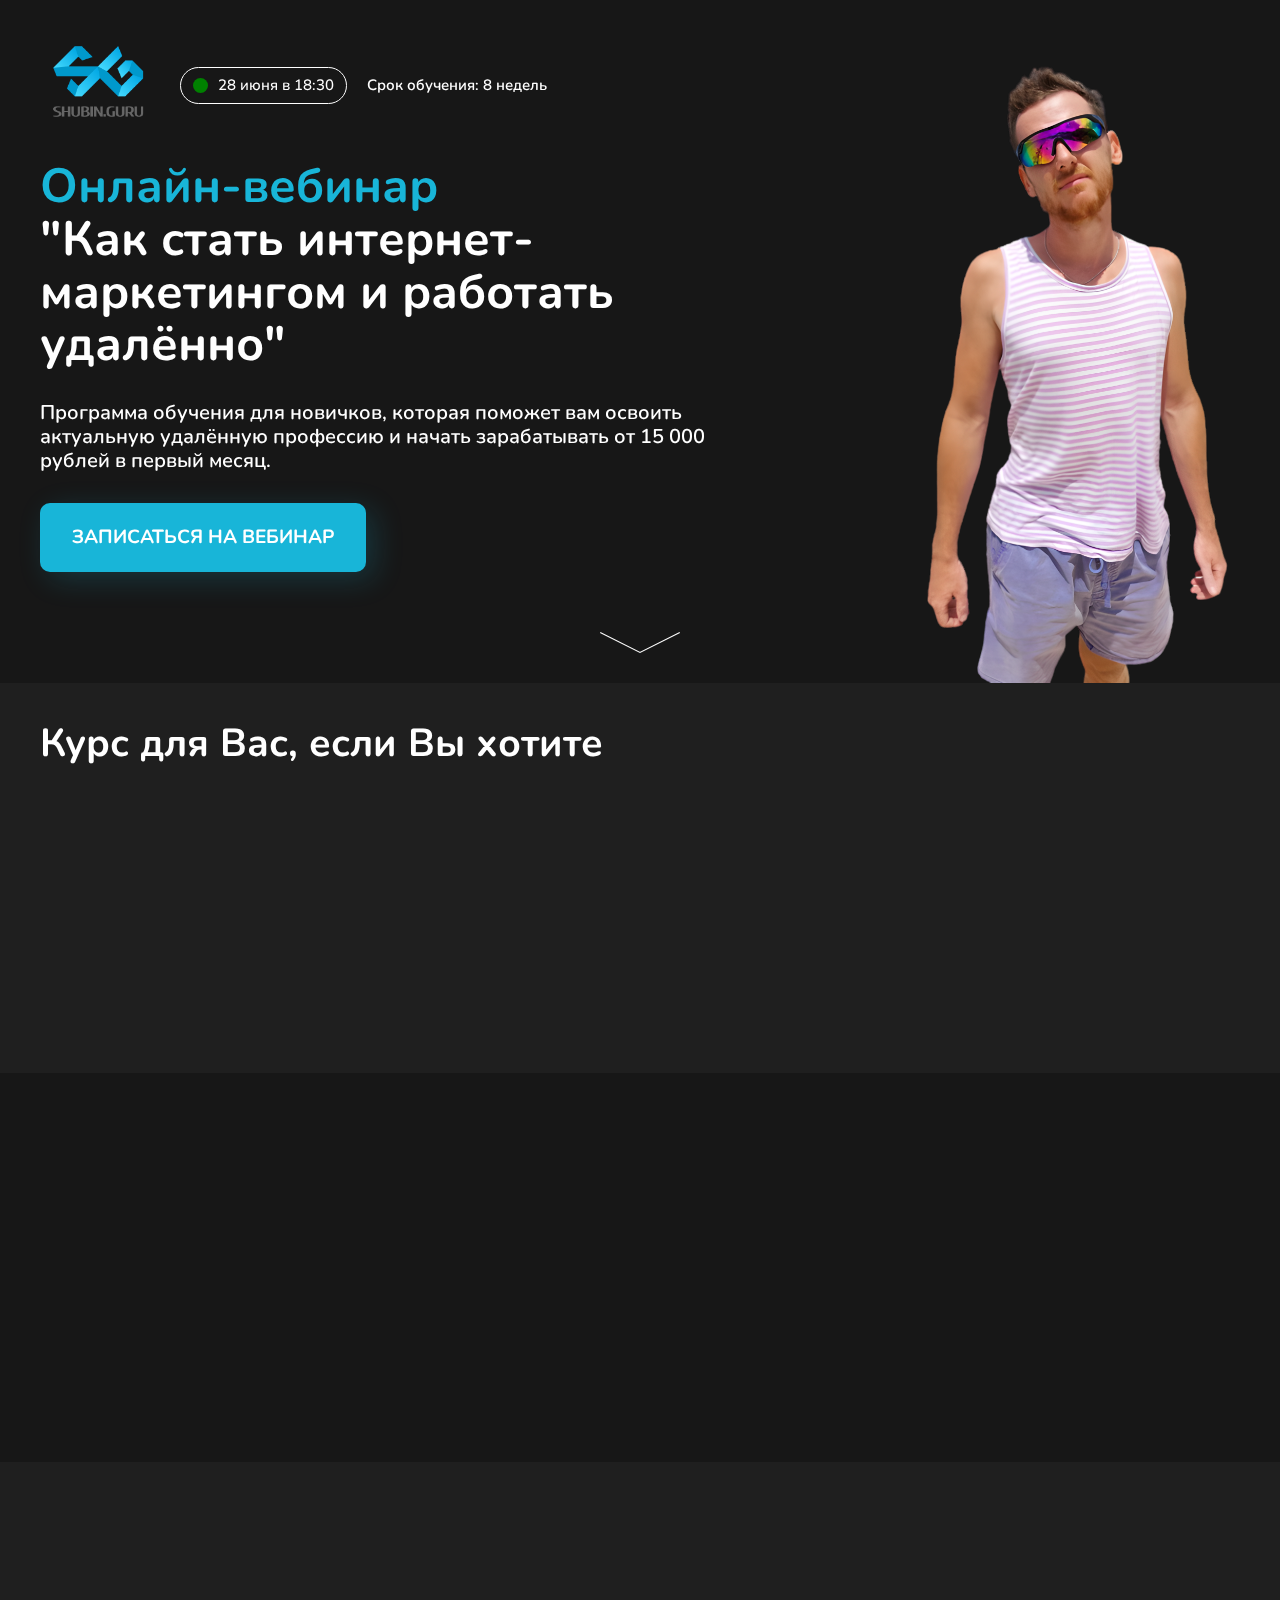
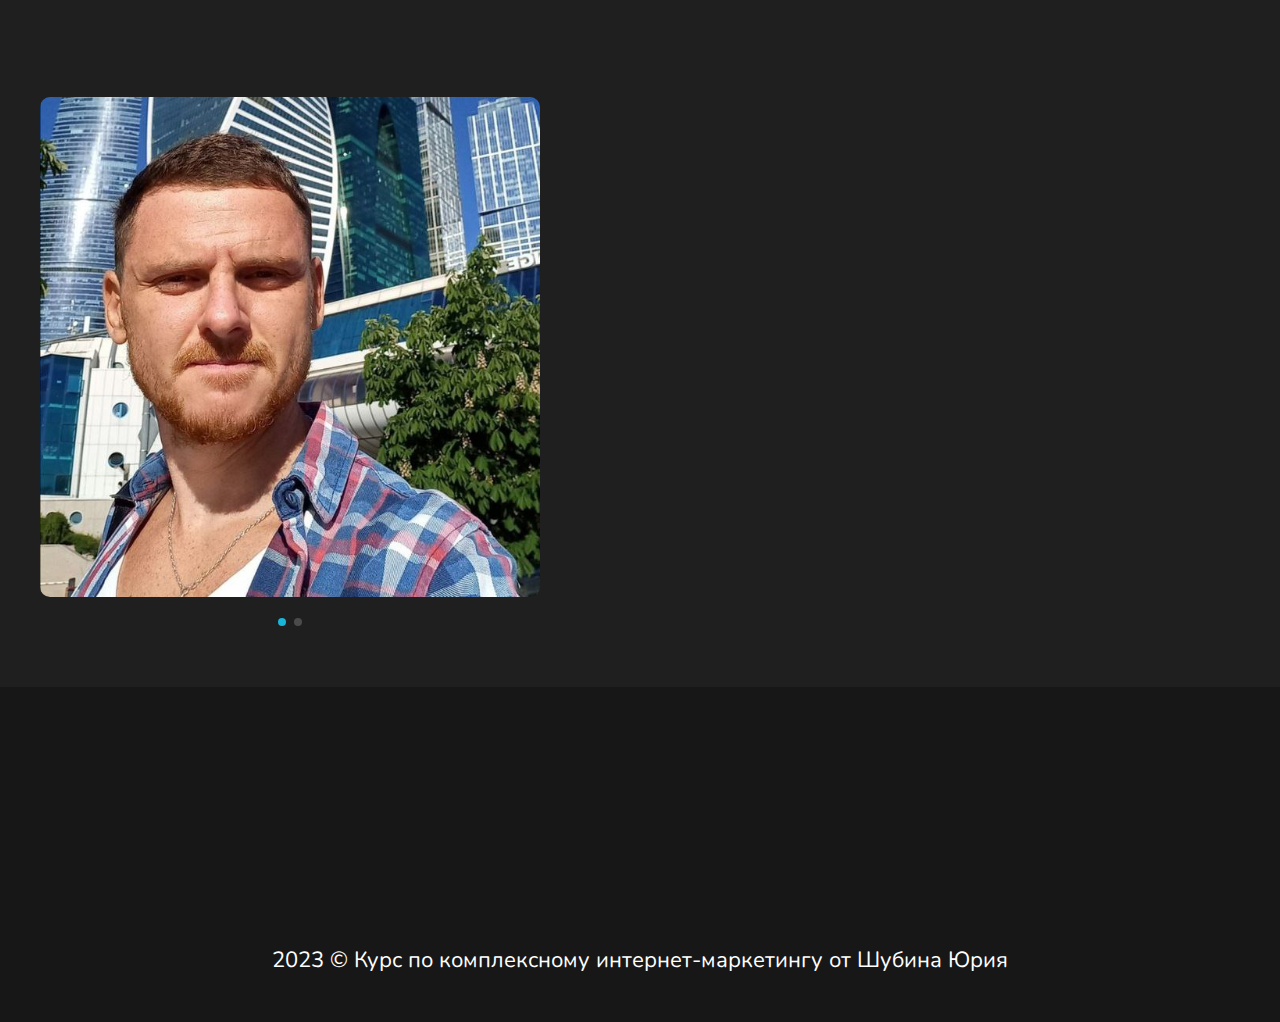
==== commit 858b7a27: "fix: v11" ====
--- a/index-vebinar.html
+++ b/index-vebinar.html
@@ -41,14 +41,14 @@
                     <div class="hero__top-date">
                         <div class="atom"></div>
     
-                        <p class="hero__top-text medium">Старт курса: 28 июня</p>
+                        <p class="hero__top-text medium">28 июня в 18:30</p>
                     </div>
     
                     <p class="hero__top-text">Срок обучения: 8 недель</p>
                 </div>
     
                 <h1 class="hero__title">
-                    Углубленный курс <br> по интернет-маркетингу <br><span class="pink">с гарантией трудоустройства</span>
+                    <span class="pink">Онлайн-вебинар</span><br> "Как стать интернет-маркетингом и работать удалённо"
                 </h1>
                 <p class="hero__pretitle-2">
                     Программа обучения для новичков, которая поможет вам освоить актуальную удалённую профессию и начать зарабатывать от 15 000 рублей в первый месяц.
@@ -229,7 +229,7 @@
 </section>
 
 <!-- Tarif -->
-<section class="tarif">
+<!-- <section class="tarif">
     <div class="container">
         <p class="section-title" data-aos="fade-right">Тарифы</p>
 
@@ -252,13 +252,13 @@
                     <li class="box__item-text"><span>Модуль 11.</span> Создание сайта</li>
                     <li class="box__item-text"><span>Итоговая аттестация</span></li>
                 </ul>
-                <!-- <a class="tarif__btn hero__btn" href="https://shubin.guru/kurs/pay-basic.html" id="pay">ОПЛАТИТЬ</a> -->
+                <a class="tarif__btn hero__btn" href="https://shubin.guru/kurs/pay-basic.html" id="pay">ОПЛАТИТЬ</a>
                 
-                <!-- <a class="tarif__btn hero__btn modal__btn" id="btn1">ОПЛАТИТЬ</a> -->
-
-                <!-- <a class="tarif__btn hero__btn modal__btn" id="btn4">ОФОРМИТЬ РАССРОЧКУ</a> -->
-
-                <!-- <button
+                <a class="tarif__btn hero__btn modal__btn" id="btn1">ОПЛАТИТЬ</a>
+
+                <a class="tarif__btn hero__btn modal__btn" id="btn4">ОФОРМИТЬ РАССРОЧКУ</a>
+
+                <button
                     class="tarif__btn hero__btn"
                     type="button"
                     class="TINKOFF_BTN_YELLOW TINKOFF_SIZE_L"
@@ -273,7 +273,7 @@
                         {view: 'newTab'}
                     )"
                     >ОФОРМИТЬ РАССРОЧКУ
-                </button> -->
+                </button>
             </div>
 
             <div class="tarif__item box__item">
@@ -297,13 +297,13 @@
                     <li class="box__item-text"><span>Стажировка 1 месяц после окончания обучения</span></li>
 					<li class="box__item-text"><span>Всего 2 места</span></li>
                 </ul>
-                <!-- <a class="tarif__btn hero__btn" href="https://shubin.guru/kurs/pay-pro.html">ОПЛАТИТЬ</a> -->
+                <a class="tarif__btn hero__btn" href="https://shubin.guru/kurs/pay-pro.html">ОПЛАТИТЬ</a>
                 
-                <!-- <a class="tarif__btn hero__btn modal__btn" id="btn2">ОПЛАТИТЬ</a> -->
-
-                <!-- <a class="tarif__btn hero__btn modal__btn" id="btn5">ОФОРМИТЬ РАССРОЧКУ</a> -->
-
-                <!-- <button
+                <a class="tarif__btn hero__btn modal__btn" id="btn2">ОПЛАТИТЬ</a>
+
+                <a class="tarif__btn hero__btn modal__btn" id="btn5">ОФОРМИТЬ РАССРОЧКУ</a>
+
+                <button
                     class="tarif__btn hero__btn"
                     type="button"
                     class="TINKOFF_BTN_YELLOW TINKOFF_SIZE_L"
@@ -318,7 +318,7 @@
                         {view: 'newTab'}
                     )"
                     >ОФОРМИТЬ РАССРОЧКУ
-                </button> -->
+                </button>
             </div>
 			
 			<div class="tarif__item box__item">
@@ -343,13 +343,13 @@
 					<li class="box__item-text"><span>Полностью индивидуальная работа и обучение</span></li>
 					<li class="box__item-text"><span>Всего 1 место</span></li>
                 </ul>
-                <!-- <a class="tarif__btn hero__btn" href="https://shubin.guru/kurs/pay-individual.html">ОПЛАТИТЬ</a> -->
-
-                <!-- <a class="tarif__btn hero__btn modal__btn" id="btn3">ОПЛАТИТЬ</a> -->
-
-                <!-- <a class="tarif__btn hero__btn modal__btn" id="btn6">ОФОРМИТЬ РАССРОЧКУ</a> -->
-
-                <!-- <button
+                <a class="tarif__btn hero__btn" href="https://shubin.guru/kurs/pay-individual.html">ОПЛАТИТЬ</a>
+
+                <a class="tarif__btn hero__btn modal__btn" id="btn3">ОПЛАТИТЬ</a>
+
+                <a class="tarif__btn hero__btn modal__btn" id="btn6">ОФОРМИТЬ РАССРОЧКУ</a>
+
+                <button
                     class="tarif__btn hero__btn"
                     type="button"
                     class="TINKOFF_BTN_YELLOW TINKOFF_SIZE_L"
@@ -364,14 +364,14 @@
                         {view: 'newTab'}
                     )"
                     >ОФОРМИТЬ РАССРОЧКУ
-                </button> -->
-            </div>
-        </div>
-    </div>
-</section>
+                </button>
+            </div>
+        </div>
+    </div>
+</section> -->
 
 <!-- Module -->
-<section class="module">
+<!-- <section class="module">
     <div class="container">
         <p class="section-title">Модули</p>
 
@@ -748,15 +748,14 @@
             </div>
         </div>
     </div>
-</section>
+</section> -->
 
 <!-- Answer -->
-<section class="answer">
+<!-- <section class="answer">
     <div class="container">
         <div class="answer__wrapper">
             <p class="section-title" data-aos="fade-right">Часто задаваемые вопросы</p>
 
-            <!-- Accordion -->
             <div class="accordion" data-aos="fade-up">
                 <div class="accordion__item">
                     <div class="accordion__item-trigger">
@@ -851,12 +850,12 @@
             </div>
         </div>
     </div>
-</section>
+</section> -->
 
 <!-- Review -->
 <section class="review">
     <div class="container">
-        <p class="section-title" data-aos="fade-right">Отзывы учеников</p>
+        <!-- <p class="section-title" data-aos="fade-right">Отзывы учеников</p> -->
         
         <div class="review__wrapper" data-aos="fade-up">
             <!-- <div class="swiper review__swiper">
@@ -895,7 +894,7 @@
                 </div>
 
                 <div class="swiper-pagination"></div>
-            </div> -->
+            </div>
 
             <div class="review__video">
                 <iframe src="https://www.youtube.com/embed/r0IY4ag_z4U" frameborder="0" allow="accelerometer; autoplay; encrypted-media; gyroscope; picture-in-picture" allowfullscreen></iframe>
@@ -908,15 +907,15 @@
             <div class="review__btns">
                 <div class="swiper-button-prev"></div>
                 <div class="swiper-button-next"></div>
-            </div>
-
-            <a class="review__btn hero__btn" href="#btn7">ПРИНЯТЬ УЧАСТИЕ</a>
+            </div> -->
+
+            <a class="review__btn hero__btn" href="#btn7">ЗАПИСАТЬСЯ НА ВЕБИНАР</a>
         </div>
     </div>
 </section>
 
 <!-- Payment -->
-<section class="payment">
+<!-- <section class="payment">
     <div class="container">
         <p class="section-title" data-aos="fade-right">Можно платить частями</p>
         <div class="payment__wrapper" data-aos="fade-up">
@@ -951,7 +950,7 @@
 
         <a class="hero__btn payment__btn" href="#btn7">ПРИНЯТЬ УЧАСТИЕ</a>
     </div>
-</section>
+</section> -->
 
 <!-- About -->
 <section class="about">
@@ -1052,8 +1051,8 @@
             </div>
 
             <div class="footer__box">
-                <a class="footer__policy" href="policy.html">Политика конфиденциальности</a>
-                <a class="footer__policy" href="oferta.html">Договор оферты</a>
+                <a class="footer__policy" href="policy.html" target=«_blank»>Политика конфиденциальности</a>
+                <a class="footer__policy" href="oferta.html" target=«_blank»>Договор оферты</a>
             </div>
         </div>
 
--- a/css/main.css
+++ b/css/main.css
@@ -29,6 +29,9 @@
     padding-top: 40px;
   }
 }
+.hero__top-date {
+  min-width: auto;
+}
 .hero__title {
   font-size: 48px;
   line-height: 1.1;
@@ -47,6 +50,9 @@
   .hero__pretitle-2 {
     font-size: 18px;
   }
+}
+.hero__btn {
+  cursor: pointer;
 }
 .hero__bottom-arrow {
   margin-top: 40px;
@@ -616,6 +622,9 @@
   padding-bottom: 40px;
 }
 
+.review {
+  padding-bottom: 20px;
+}
 .review__video {
   display: grid;
   grid-template-columns: 1fr 1fr 1fr;
@@ -680,7 +689,7 @@
   border-radius: 10px;
 }
 .review__btn {
-  max-width: 300px;
+  max-width: 340px;
   margin-left: auto;
   margin-right: auto;
   margin-top: 30px;
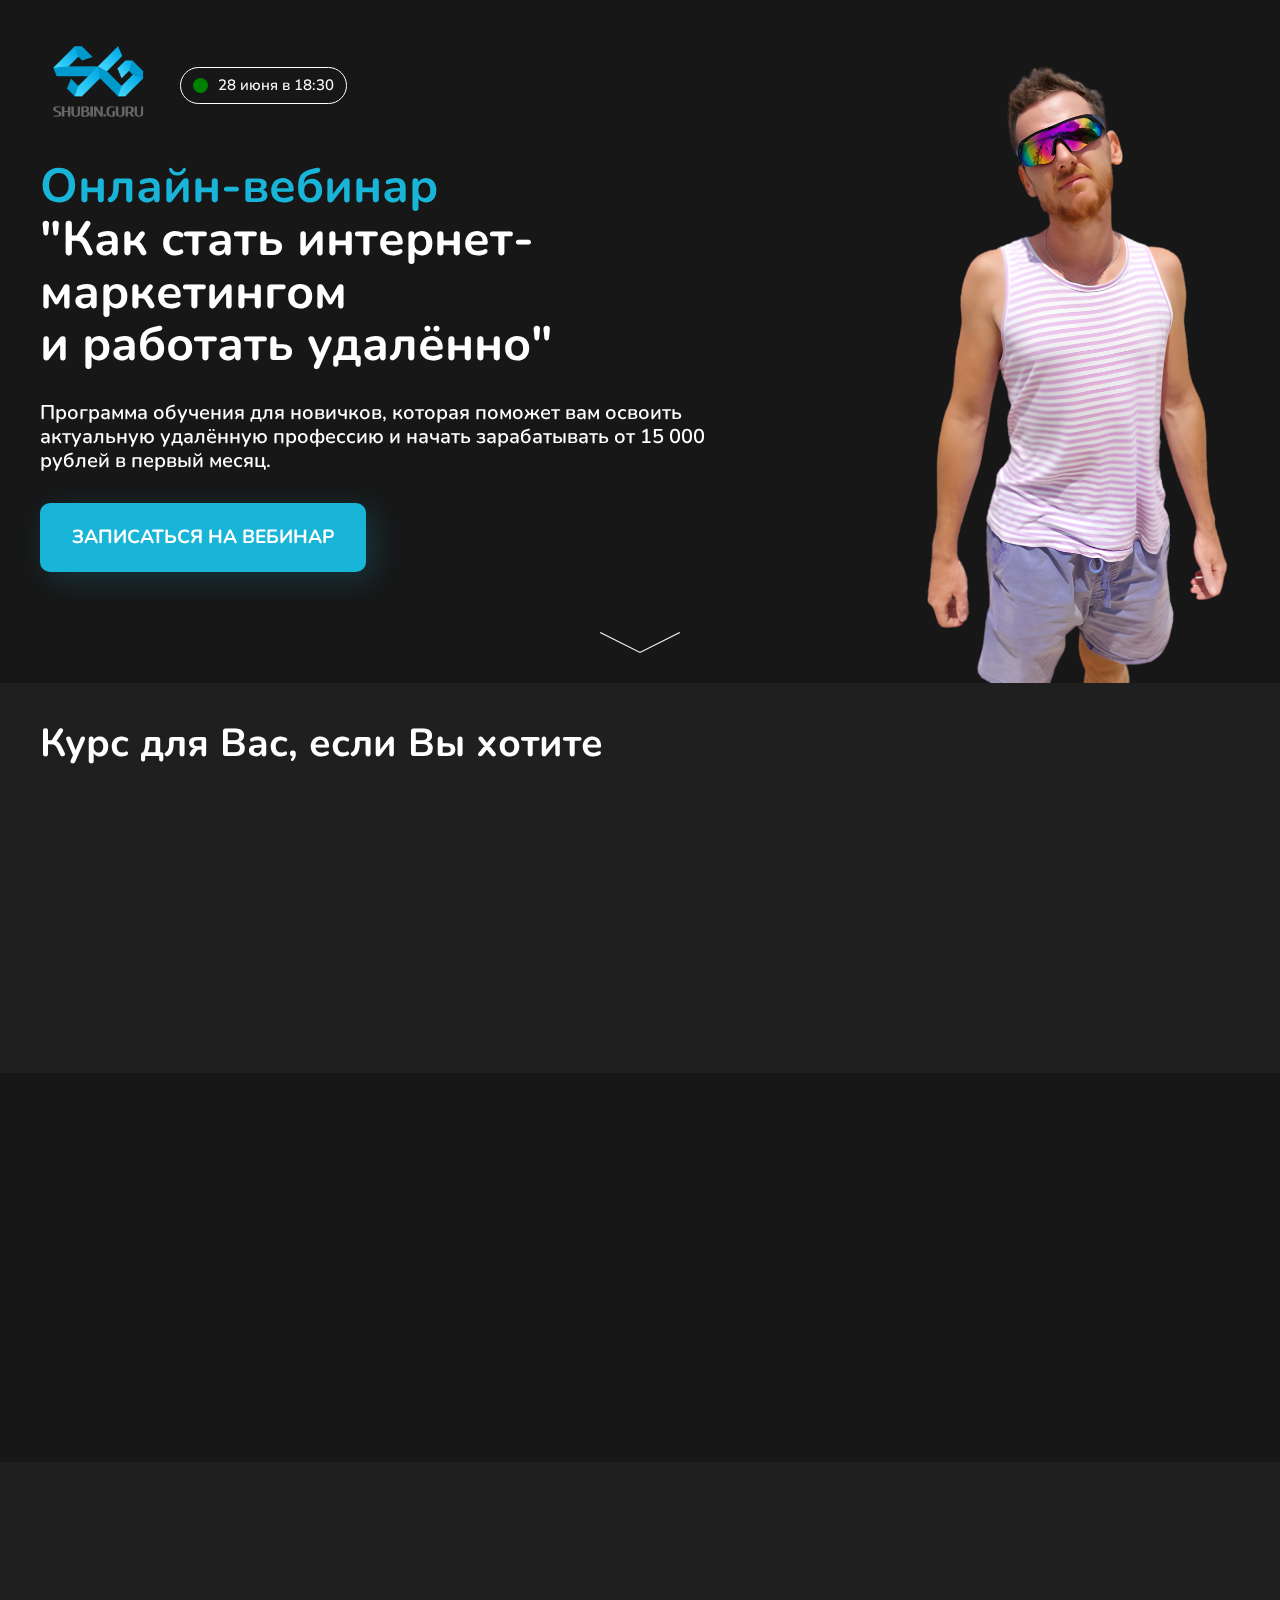
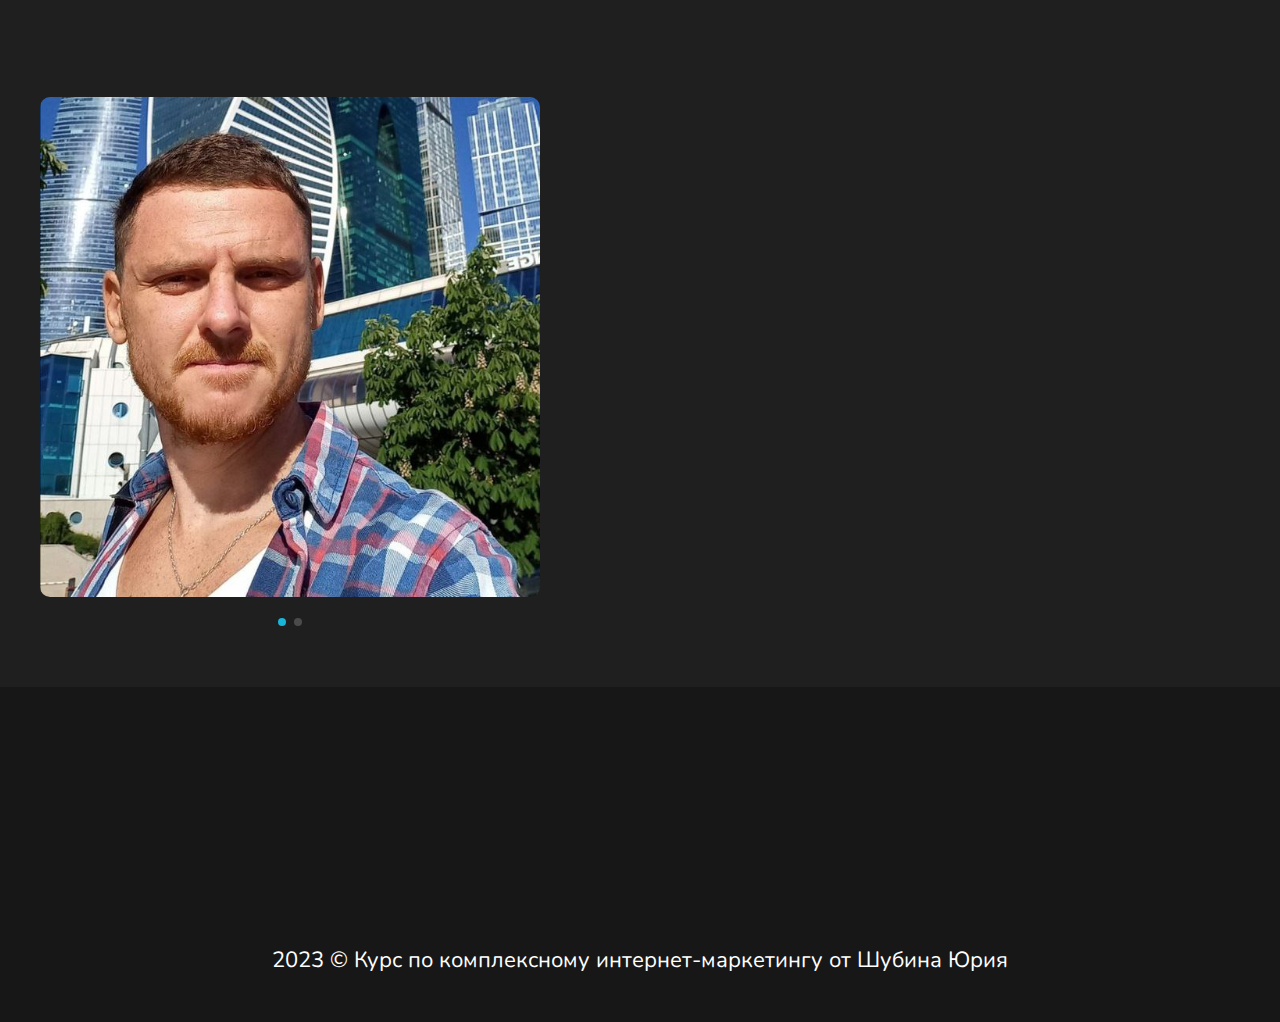
==== commit 3a73925b: "fix: v12" ====
--- a/index-vebinar.html
+++ b/index-vebinar.html
@@ -44,11 +44,11 @@
                         <p class="hero__top-text medium">28 июня в 18:30</p>
                     </div>
     
-                    <p class="hero__top-text">Срок обучения: 8 недель</p>
+                    <!-- <p class="hero__top-text">Срок обучения: 8 недель</p> -->
                 </div>
     
                 <h1 class="hero__title">
-                    <span class="pink">Онлайн-вебинар</span><br> "Как стать интернет-маркетингом и работать удалённо"
+                    <span class="pink">Онлайн-вебинар</span><br> "Как стать интернет-маркетингом <br> и работать удалённо"
                 </h1>
                 <p class="hero__pretitle-2">
                     Программа обучения для новичков, которая поможет вам освоить актуальную удалённую профессию и начать зарабатывать от 15 000 рублей в первый месяц.
@@ -909,7 +909,7 @@
                 <div class="swiper-button-next"></div>
             </div> -->
 
-            <a class="review__btn hero__btn" href="#btn7">ЗАПИСАТЬСЯ НА ВЕБИНАР</a>
+            <a class="review__btn hero__btn" id="btn8">ЗАПИСАТЬСЯ НА ВЕБИНАР</a>
         </div>
     </div>
 </section>
@@ -1064,257 +1064,6 @@
 
 <!-- MODALS -->
 
-<div id="modal1" class="mfp-hide">
-    <div class="tinkoffPayWidget">
-        <form name="TinkoffPayForm" class="tinkoffPayForm"  onsubmit="pay(this); return false;">
-            <div class="modal__top">
-                <p class="modal__title">Тариф «Базовый»</p>
-                <button title="Закрыть" class="mfp-close">×</button>
-            </div>
-            <input class="tinkoffPayRow" type="hidden" name="terminalkey" value="1686482332991">
-            <input class="tinkoffPayRow" type="hidden" name="frame" value="false">
-            <input class="tinkoffPayRow" type="hidden" name="language" value="ru">
-            <input class="tinkoffPayRow" type="hidden" placeholder="Номер заказа" name="order">
-            <input class="tinkoffPayRow" type="text" placeholder="Сумма заказа" id="tinkoffAmount" name="amount" value="59900" required readonly>
-            <input class="tinkoffPayRow" type="hidden" placeholder="Описание заказа" name="description">
-            <input class="tinkoffPayRow" type="text" placeholder="ФИО плательщика" name="name" >
-            <input class="tinkoffPayRow" type="text" placeholder="E-mail*" id="tinkoffEmail" name="email" required>
-            <input class="tinkoffPayRow" type="text" placeholder="Телефон" id="tinkoffPhone" name="phone" >
-            <input class="tinkoffPayRow" type="hidden" id="tinkoffReceipt" name="receipt" value=''>
-            <input class="hero__btn" type="submit"  value="Оплатить">
-        </form>
-    </div>
-</div>
-
-<div id="modal2" class="mfp-hide">
-    <div class="tinkoffPayWidget">
-        <form name="TinkoffPayForm" class="tinkoffPayForm"  onsubmit="pay(this); return false;">
-            <div class="modal__top">
-                <p class="modal__title">Тариф «Про»</p>
-                <button title="Закрыть" class="mfp-close">×</button>
-            </div>
-            <input class="tinkoffPayRow" type="hidden" name="terminalkey" value="1686482332991">
-            <input class="tinkoffPayRow" type="hidden" name="frame" value="false">
-            <input class="tinkoffPayRow" type="hidden" name="language" value="ru">
-            <input class="tinkoffPayRow" type="hidden" placeholder="Номер заказа" name="order">
-            <input class="tinkoffPayRow" type="text" placeholder="Сумма заказа" id="tinkoffAmount" name="amount" value="89900" required readonly>
-            <input class="tinkoffPayRow" type="hidden" placeholder="Описание заказа" name="description">
-            <input class="tinkoffPayRow" type="text" placeholder="ФИО плательщика" name="name" >
-            <input class="tinkoffPayRow" type="text" placeholder="E-mail*" id="tinkoffEmail" name="email" required>
-            <input class="tinkoffPayRow" type="text" placeholder="Телефон" id="tinkoffPhone" name="phone" >
-            <input class="tinkoffPayRow" type="hidden" id="tinkoffReceipt" name="receipt" value=''>
-            <input class="hero__btn" type="submit"  value="Оплатить">
-        </form>
-    </div>
-</div>
-
-<div id="modal3" class="mfp-hide">
-    <div class="tinkoffPayWidget">
-        <form name="TinkoffPayForm" class="tinkoffPayForm"  onsubmit="pay(this); return false;">
-            <div class="modal__top">
-                <p class="modal__title">Тариф «Индивидуальный»</p>
-                <button title="Закрыть" class="mfp-close">×</button>
-            </div>
-            <input class="tinkoffPayRow" type="hidden" name="terminalkey" value="1686482332991">
-            <input class="tinkoffPayRow" type="hidden" name="frame" value="false">
-            <input class="tinkoffPayRow" type="hidden" name="language" value="ru">
-            <input class="tinkoffPayRow" type="hidden" placeholder="Номер заказа" name="order">
-            <input class="tinkoffPayRow" type="text" placeholder="Сумма заказа" id="tinkoffAmount" name="amount" value="149900" required readonly>
-            <input class="tinkoffPayRow" type="hidden" placeholder="Описание заказа" name="description">
-            <input class="tinkoffPayRow" type="text" placeholder="ФИО плательщика" name="name" >
-            <input class="tinkoffPayRow" type="text" placeholder="E-mail*" id="tinkoffEmail" name="email" required>
-            <input class="tinkoffPayRow" type="text" placeholder="Телефон" id="tinkoffPhone" name="phone" >
-            <input class="tinkoffPayRow" type="hidden" id="tinkoffReceipt" name="receipt" value=''>
-            <input class="hero__btn" type="submit"  value="Оплатить">
-        </form>
-    </div>
-</div>
-
-
-<div id="modal4" class="mfp-hide">
-    <div class="tinkoffPayWidget tinkoffPayForm">
-        <div class="modal__top">
-            <p class="modal__title">Тариф «Базовый»</p>
-            <button title="Закрыть" class="mfp-close">×</button>
-        </div>
-
-        <button
-            class="tarif__btn hero__btn"
-            type="button"
-            class="TINKOFF_BTN_YELLOW TINKOFF_SIZE_L"
-            onclick="tinkoff.create(
-                {
-                sum: 59900,
-                items: [{name: 'Курс по интернет-маркетингу Тариф Базовый', price: 59900, quantity: 1}],
-                promoCode: 'installment_0_0_3_4',
-                shopId: '8101ffd5-6ea6-4f5e-8627-ad7d4b9dac46',
-                showcaseId: '4b8e7611-7b03-4652-be69-e53b56f570b5',
-                },
-                {view: 'newTab'}
-            )"
-            >Рассрочка на 3 месяца (19 966 ₽/мес)
-        </button>
-
-        <button
-            class="tarif__btn hero__btn"
-            type="button"
-            class="TINKOFF_BTN_YELLOW TINKOFF_SIZE_L"
-            onclick="tinkoff.create(
-                {
-                sum: 59900,
-                items: [{name: 'Курс по интернет-маркетингу Тариф Базовый', price: 59900, quantity: 1}],
-                promoCode: 'installment_0_0_6_6,5',
-                shopId: '8101ffd5-6ea6-4f5e-8627-ad7d4b9dac46',
-                showcaseId: '4b8e7611-7b03-4652-be69-e53b56f570b5',
-                },
-                {view: 'newTab'}
-            )"
-            >Рассрочка на 6 месяца (9 983 ₽/мес)
-        </button>
-
-        <button
-            class="tarif__btn hero__btn"
-            type="button"
-            class="TINKOFF_BTN_YELLOW TINKOFF_SIZE_L"
-            onclick="tinkoff.create(
-                {
-                sum: 59900,
-                items: [{name: 'Курс по интернет-маркетингу Тариф Базовый', price: 59900, quantity: 1}],
-                promoCode: 'installment_0_0_12_11,5',
-                shopId: '8101ffd5-6ea6-4f5e-8627-ad7d4b9dac46',
-                showcaseId: '4b8e7611-7b03-4652-be69-e53b56f570b5',
-                },
-                {view: 'newTab'}
-            )"
-            >Рассрочка на 12 месяца (4 991 ₽/мес)
-        </button>
-        
-    </div>
-</div>
-
-<div id="modal5" class="mfp-hide">
-    <div class="tinkoffPayWidget tinkoffPayForm">
-        <div class="modal__top">
-            <p class="modal__title">Тариф «Про»</p>
-            <button title="Закрыть" class="mfp-close">×</button>
-        </div>
-
-        <button
-            class="tarif__btn hero__btn"
-            type="button"
-            class="TINKOFF_BTN_YELLOW TINKOFF_SIZE_L"
-            onclick="tinkoff.create(
-                {
-                sum: 89900,
-                items: [{name: 'Курс по интернет-маркетингу Тариф Базовый', price: 89900, quantity: 1}],
-                promoCode: 'installment_0_0_3_4',
-                shopId: '8101ffd5-6ea6-4f5e-8627-ad7d4b9dac46',
-                showcaseId: '4b8e7611-7b03-4652-be69-e53b56f570b5',
-                },
-                {view: 'newTab'}
-            )"
-            >Рассрочка на 3 месяца (29 966 ₽/мес)
-        </button>
-
-        <button
-            class="tarif__btn hero__btn"
-            type="button"
-            class="TINKOFF_BTN_YELLOW TINKOFF_SIZE_L"
-            onclick="tinkoff.create(
-                {
-                sum: 89900,
-                items: [{name: 'Курс по интернет-маркетингу Тариф Базовый', price: 89900, quantity: 1}],
-                promoCode: 'installment_0_0_6_6,5',
-                shopId: '8101ffd5-6ea6-4f5e-8627-ad7d4b9dac46',
-                showcaseId: '4b8e7611-7b03-4652-be69-e53b56f570b5',
-                },
-                {view: 'newTab'}
-            )"
-            >Рассрочка на 6 месяца (14 983 ₽/мес)
-        </button>
-
-        <button
-            class="tarif__btn hero__btn"
-            type="button"
-            class="TINKOFF_BTN_YELLOW TINKOFF_SIZE_L"
-            onclick="tinkoff.create(
-                {
-                sum: 89900,
-                items: [{name: 'Курс по интернет-маркетингу Тариф Базовый', price: 89900, quantity: 1}],
-                promoCode: 'installment_0_0_12_11,5',
-                shopId: '8101ffd5-6ea6-4f5e-8627-ad7d4b9dac46',
-                showcaseId: '4b8e7611-7b03-4652-be69-e53b56f570b5',
-                },
-                {view: 'newTab'}
-            )"
-            >Рассрочка на 12 месяца (7 491 ₽/мес)
-        </button>
-        
-    </div>
-</div>
-
-<div id="modal6" class="mfp-hide">
-    <div class="tinkoffPayWidget tinkoffPayForm">
-        <div class="modal__top">
-            <p class="modal__title">Тариф «Индивидуальный»</p>
-            <button title="Закрыть" class="mfp-close">×</button>
-        </div>
-
-        <button
-            class="tarif__btn hero__btn"
-            type="button"
-            class="TINKOFF_BTN_YELLOW TINKOFF_SIZE_L"
-            onclick="tinkoff.create(
-                {
-                sum: 149900,
-                items: [{name: 'Курс по интернет-маркетингу Тариф Базовый', price: 149900, quantity: 1}],
-                promoCode: 'installment_0_0_3_4',
-                shopId: '8101ffd5-6ea6-4f5e-8627-ad7d4b9dac46',
-                showcaseId: '4b8e7611-7b03-4652-be69-e53b56f570b5',
-                },
-                {view: 'newTab'}
-            )"
-            >Рассрочка на 3 месяца (49 966 ₽/мес)
-        </button>
-
-        <button
-            class="tarif__btn hero__btn"
-            type="button"
-            class="TINKOFF_BTN_YELLOW TINKOFF_SIZE_L"
-            onclick="tinkoff.create(
-                {
-                sum: 149900,
-                items: [{name: 'Курс по интернет-маркетингу Тариф Базовый', price: 149900, quantity: 1}],
-                promoCode: 'installment_0_0_6_6,5',
-                shopId: '8101ffd5-6ea6-4f5e-8627-ad7d4b9dac46',
-                showcaseId: '4b8e7611-7b03-4652-be69-e53b56f570b5',
-                },
-                {view: 'newTab'}
-            )"
-            >Рассрочка на 6 месяца (24 983 ₽/мес)
-        </button>
-
-        <button
-            class="tarif__btn hero__btn"
-            type="button"
-            class="TINKOFF_BTN_YELLOW TINKOFF_SIZE_L"
-            onclick="tinkoff.create(
-                {
-                sum: 149900,
-                items: [{name: 'Курс по интернет-маркетингу Тариф Базовый', price: 149900, quantity: 1}],
-                promoCode: 'installment_0_0_12_11,5',
-                shopId: '8101ffd5-6ea6-4f5e-8627-ad7d4b9dac46',
-                showcaseId: '4b8e7611-7b03-4652-be69-e53b56f570b5',
-                },
-                {view: 'newTab'}
-            )"
-            >Рассрочка на 12 месяца (12 491 ₽/мес)
-        </button>
-        
-    </div>
-</div>
-
-
 <div id="modal7" class="mfp-hide">
     <div class="tinkoffPayWidget tinkoffPayForm">
         <div class="modal__top">
@@ -1335,6 +1084,26 @@
     </div>
 </div>
 
+<div id="modal8" class="mfp-hide">
+    <div class="tinkoffPayWidget tinkoffPayForm">
+        <div class="modal__top">
+            <p class="modal__title">ЗАПИСАТЬСЯ НА ВЕБИНАР</p>
+            <button title="Закрыть" class="mfp-close">×</button>
+        </div>
+
+        <!-- Form -->
+        <form class="contact-form" id="contact-form" method="post" action="send.php" onsubmit="return validate_form ( );">
+            <input name="email" type="text" placeholder="Email*" required/>
+
+            <input name="phone" type="text" placeholder="Номер"/>
+
+            <button class="hero__btn" type="submit">Отправить</button>
+        </form>
+
+        
+    </div>
+</div>
+
 </body>
 
 <script src="https://code.jquery.com/jquery-3.7.0.min.js" integrity="sha256-2Pmvv0kuTBOenSvLm6bvfBSSHrUJ+3A7x6P5Ebd07/g=" crossorigin="anonymous"></script>
